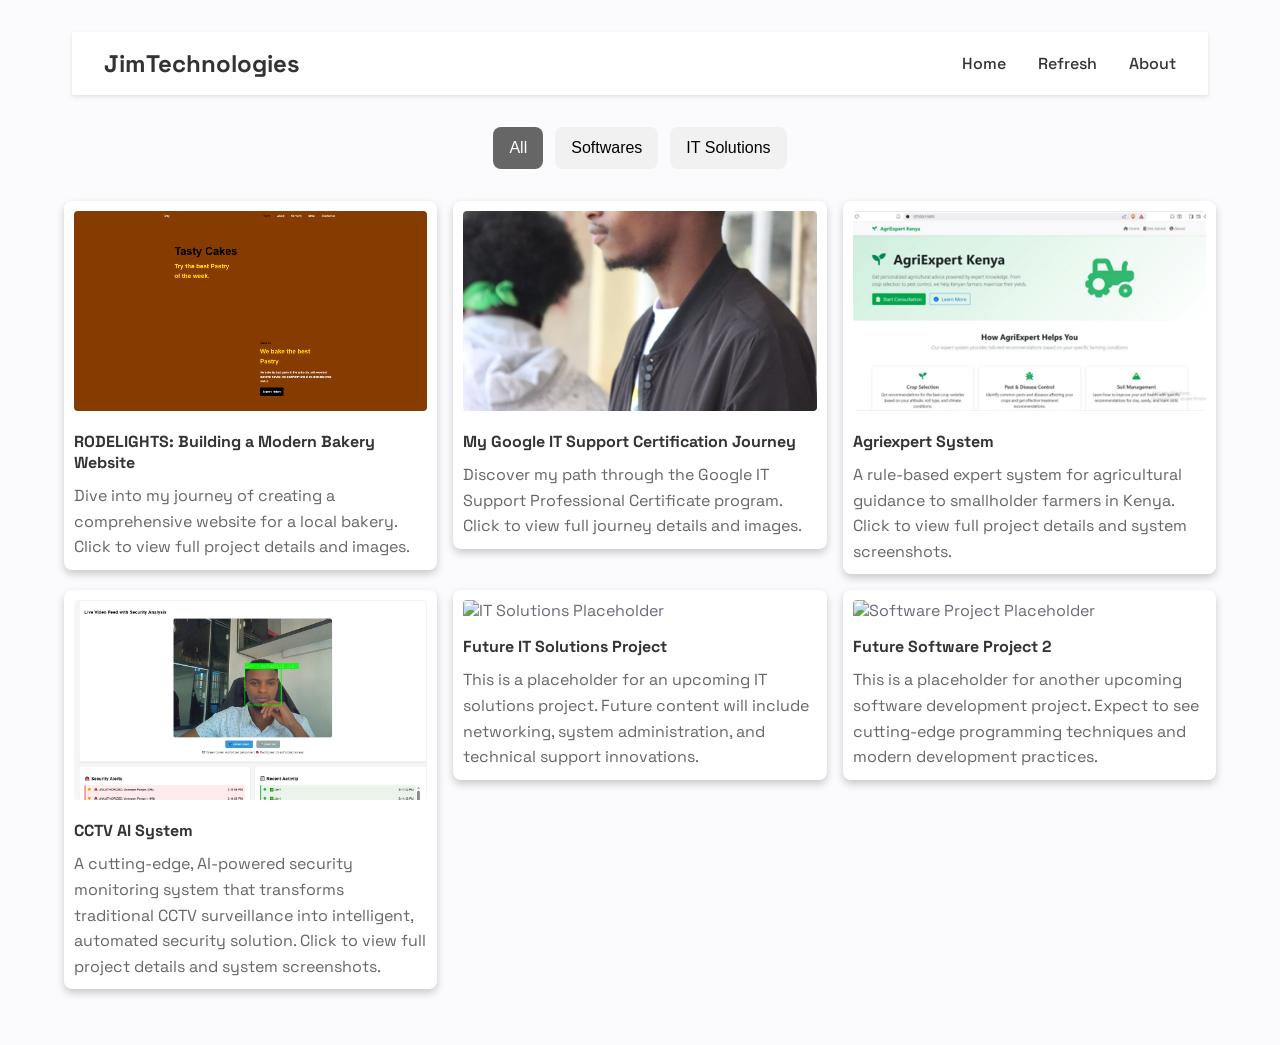
==== Blog.html @ 214d0598 "update" ====
<!DOCTYPE html>
<html lang="en" dir="ltr">
<head>
    <meta charset="utf-8">
    <meta charset="utf-8" name="viewport" content="width=device-width, initial-scale=1.0">
    <link rel="stylesheet" href="https://unicons.iconscout.com/release/v4.0.0/css/line.css">
    <link rel="stylesheet" href="style.css">
    <title>Blog - Jim Technologies</title>
    <style>
        /* Portfolio gallery grid styles */
        .main {
            max-width: 1200px;
            margin: 0 auto;
            padding: 2rem;
        }
        
        #myBtnContainer {
            text-align: center;
            margin: 2rem 0;
        }
        
        .btn {
            border: none;
            outline: none;
            padding: 12px 16px;
            background-color: #f1f1f1;
            cursor: pointer;
            margin: 0 4px;
            border-radius: 8px;
            font-size: 16px;
            transition: 0.3s;
        }
        
        .btn:hover {
            background-color: #ddd;
        }
        
        .btn.active {
            background-color: #666;
            color: white;
        }
        
        .row {
            margin: 8px -16px;
        }
        
        .column {
            float: left;
            width: 33.33%;
            display: none;
            padding: 0 8px;
        }
        
        .row:after {
            content: "";
            display: table;
            clear: both;
        }
        
        .content {
            background-color: white;
            padding: 10px;
            border-radius: 8px;
            box-shadow: 0 4px 8px 0 rgba(0,0,0,0.2);
            margin-bottom: 16px;
            transition: all 0.3s ease;
            transform: scale(1);
        }
        
        .content:hover {
            box-shadow: 0 8px 16px 0 rgba(0,0,0,0.2);
            transform: scale(1.05);
            cursor: pointer;
        }
        
        .content img {
            width: 100%;
            height: 200px;
            object-fit: cover;
            border-radius: 4px;
        }
        
        /* Modal styles */
        .modal {
            display: none;
            position: fixed;
            z-index: 1000;
            left: 0;
            top: 0;
            width: 100%;
            height: 100%;
            background-color: rgba(0, 0, 0, 0.8);
            overflow-y: auto;
        }
        
        .modal-content {
            background-color: white;
            margin: 2% auto;
            padding: 20px;
            border-radius: 10px;
            width: 90%;
            max-width: 800px;
            position: relative;
            animation: modalSlideIn 0.3s ease;
        }
        
        @keyframes modalSlideIn {
            from { opacity: 0; transform: translateY(-50px); }
            to { opacity: 1; transform: translateY(0); }
        }
        
        .modal-close {
            color: #aaa;
            float: right;
            font-size: 28px;
            font-weight: bold;
            cursor: pointer;
            position: absolute;
            right: 15px;
            top: 10px;
        }
        
        .modal-close:hover {
            color: #000;
        }
        
        .modal-images {
            display: grid;
            grid-template-columns: repeat(auto-fit, minmax(250px, 1fr));
            gap: 15px;
            margin: 20px 0;
        }
        
        .modal-image {
            width: 100%;
            height: 200px;
            object-fit: cover;
            border-radius: 8px;
            cursor: pointer;
            transition: transform 0.3s ease;
        }
        
        .modal-image:hover {
            transform: scale(1.05);
        }
        
        .modal-title {
            color: #333;
            margin: 0 0 15px 0;
            font-size: 24px;
        }
        
        .modal-meta {
            color: #666;
            font-size: 14px;
            margin-bottom: 20px;
        }
        
        .modal-content-text {
            line-height: 1.6;
            color: #555;
        }
        
        .modal-content-text h3 {
            color: #333;
            margin: 20px 0 10px 0;
        }
        
        .clickable-card {
            cursor: pointer;
        }
        
        .clickable-card:hover {
            box-shadow: 0 8px 16px 0 rgba(0,0,0,0.2);
            transform: scale(1.02);
        }
        
        .content h4 {
            margin: 15px 0 10px 0;
            color: #333;
        }
        
        .content p {
            color: #666;
            line-height: 1.6;
        }
        
        .show {
            display: block;
        }
        
        /* Header styles */
        header {
            display: flex;
            justify-content: space-between;
            align-items: center;
            padding: 1rem 2rem;
            background-color: #fff;
            box-shadow: 0 2px 4px rgba(0,0,0,0.1);
            margin-bottom: 2rem;
        }
        
        #brand {
            font-size: 1.5rem;
            font-weight: bold;
        }
        
        #brand a {
            text-decoration: none;
            color: #333;
        }
        
        nav ul {
            list-style: none;
            display: flex;
            gap: 2rem;
            margin: 0;
            padding: 0;
        }
        
        nav a {
            text-decoration: none;
            color: #333;
            font-weight: 500;
            transition: color 0.3s;
        }
        
        nav a:hover {
            color: #007bff;
        }
        
        #hamburger-icon {
            display: none;
            flex-direction: column;
            cursor: pointer;
        }
        
        .mobile-menu {
            display: none;
        }
        
        /* Responsive */
        @media screen and (max-width: 768px) {
            .column {
                width: 50%;
            }
            
            nav ul {
                display: none;
            }
            
            #hamburger-icon {
                display: flex;
            }
        }
        
        @media screen and (max-width: 480px) {
            .column {
                width: 100%;
            }
        }
    </style>
</head>
<body>
    <!-- MAIN (Center website) -->
    <div class="main"> 
        <header>
            <div id="brand"><a href="index.html">JimTechnologies <i class="uil uil-circuit"></i></a></div>
            <nav>
                <ul>
                    <li><a href="index.html">Home</a></li>
                    <li><a href="#" onclick="location.reload()">Refresh</a></li>
                    <li><a href="index.html#about">About</a></li>
                </ul>
            </nav>
            
            <div id="hamburger-icon" onclick="toggleMobileMenu(this)">
                <div class="bar1"></div>
                <div class="bar2"></div>
                <div class="bar3"></div>
            </div>

            <ul class="mobile-menu">
                <li><a href="index.html">Home</a></li>
                <li><a href="#" onclick="location.reload()">Refresh</a></li>
                <li><a href="index.html#about">About</a></li>
            </ul>
        </header>

        <!-- Filter buttons -->
        <div id="myBtnContainer">
            <button class="btn active" onclick="filterSelection('all')">All</button>
            <button class="btn" onclick="filterSelection('softwares')">Softwares</button>
            <button class="btn" onclick="filterSelection('it-solutions')">IT Solutions</button>
        </div>
        
        <!-- Portfolio Gallery Grid -->
        <div class="row">
            <div class="column softwares">
                <div class="content clickable-card" onclick="openModal('modal1')">
                    <img src="portfolio work.png" alt="RODELIGHTS Bakery Website" style="width:100%">
                    <h4>RODELIGHTS: Building a Modern Bakery Website</h4>
                    <p>Dive into my journey of creating a comprehensive website for a local bakery. Click to view full project details and images.</p>
                </div>
            </div>

            <div class="column it-solutions">
                <div class="content clickable-card" onclick="openModal('modal2')">
                    <img src="jimmy.jpeg" alt="IT Support Journey" style="width:100%">
                    <h4>My Google IT Support Certification Journey</h4>
                    <p>Discover my path through the Google IT Support Professional Certificate program. Click to view full journey details and images.</p>
                </div>
            </div>

            <div class="column softwares">
                <div class="content clickable-card" onclick="openModal('modal3')">
                    <img src="agriexpert1.png" alt="Expert System" style="width:100%">
                    <h4>Agriexpert System</h4>
                    <p>A rule-based expert system for agricultural guidance to smallholder farmers in Kenya. Click to view full project details and system screenshots.</p>
                </div>
            </div>

            <!-- CCTV AI System -->
            <div class="column softwares">
                <div class="content clickable-card" onclick="openModal('modal4')">
                    <img src="cctv-a-s.PNG" alt="CCTV AI System" style="width:100%">
                    <h4>CCTV AI System</h4>
                    <p>A cutting-edge, AI-powered security monitoring system that transforms traditional CCTV surveillance into intelligent, automated security solution. Click to view full project details and system screenshots.</p>
                </div>
            </div>

            <div class="column it-solutions">
                <div class="content">
                    <img src="img/placeholder2.jpg" alt="IT Solutions Placeholder" style="width:100%">
                    <h4>Future IT Solutions Project</h4>
                    <p>This is a placeholder for an upcoming IT solutions project. Future content will include networking, system administration, and technical support innovations.</p>
                </div>
            </div>

            <div class="column softwares">
                <div class="content">
                    <img src="img/placeholder3.jpg" alt="Software Project Placeholder" style="width:100%">
                    <h4>Future Software Project 2</h4>
                    <p>This is a placeholder for another upcoming software development project. Expect to see cutting-edge programming techniques and modern development practices.</p>
                </div>
            </div>
        </div>

    <!-- END MAIN-->
    </div>

    <!-- Modals -->
    <!-- Modal 1: RODELIGHTS -->
    <div id="modal1" class="modal">
        <div class="modal-content">
            <span class="modal-close" onclick="closeModal('modal1')">&times;</span>
            <h2 class="modal-title">RODELIGHTS: Building a Modern Bakery Website</h2>
            <div class="modal-meta">December 2023 • Software Development • HTML, CSS, JavaScript</div>
            
            <div class="modal-images">
                <img src="portfolio work.png" alt="RODELIGHTS Homepage" class="modal-image" onclick="viewFullImage('portfolio work.png')">
                <img src="portfolio work.png" alt="RODELIGHTS Features" class="modal-image" onclick="viewFullImage('jimmy.jpeg')">
                <img src="portfolio work.png" alt="RODELIGHTS Mobile View" class="modal-image" onclick="viewFullImage('jymoh.jpeg')">
            </div>
            
            <div class="modal-content-text">
                <h3>Project Overview</h3>
                <p>RODELIGHTS represents my first major web development project - a comprehensive website for a local bakery business. This project challenged me to apply modern web development practices while creating a user-friendly, visually appealing, and functional website that serves both customers and business needs.</p>
                
                <h3>Technologies Used</h3>
                <ul>
                    <li><strong>HTML5:</strong> Semantic markup and modern HTML features for accessibility and SEO</li>
                    <li><strong>CSS3:</strong> Advanced styling with Flexbox and Grid layouts, custom animations, and responsive design</li>
                    <li><strong>Vanilla JavaScript:</strong> Interactive elements, form validation, and dynamic content management</li>
                    <li><strong>Responsive Design:</strong> Mobile-first approach ensuring optimal viewing across all devices</li>
                </ul>
                
                <h3>Key Features</h3>
                <ul>
                    <li>Interactive product catalog with detailed descriptions and pricing</li>
                    <li>Online ordering system with cart functionality</li>
                    <li>Contact forms with JavaScript validation</li>
                    <li>Image galleries showcasing bakery products</li>
                    <li>Mobile-responsive navigation and layout</li>
                    <li>Social media integration for customer engagement</li>
                </ul>
            </div>
        </div>
    </div>

    <!-- Modal 2: IT Support -->
    <div id="modal2" class="modal">
        <div class="modal-content">
            <span class="modal-close" onclick="closeModal('modal2')">&times;</span>
            <h2 class="modal-title">My Google IT Support Certification Journey</h2>
            <div class="modal-meta">October 2022 • IT Solutions • Networking, Troubleshooting</div>
            
            <div class="modal-images">
                <img src="jimmy.jpeg" alt="IT Support Certificate" class="modal-image" onclick="viewFullImage('jimmy.jpeg')">
                <img src="cert.google.PNG" alt="Learning Process" class="modal-image" onclick="viewFullImage('cert.google.PNG')">
                <img src="linux.PNG" alt="Technical Skills" class="modal-image" onclick="viewFullImage('linux.PNG')">
            </div>
            
            <div class="modal-content-text">
                <h3>Why I Chose IT Support</h3>
                <p>My journey into IT support began with a genuine passion for helping people solve technical problems. The Google IT Support Professional Certificate program offered a structured path to develop both technical skills and the soft skills necessary for effective customer service in the technology sector.</p>
                
                <h3>Course Structure and Learning Path</h3>
                <ul>
                    <li><strong>Technical Support Fundamentals:</strong> Understanding customer service, troubleshooting methodology, and IT basics</li>
                    <li><strong>Computer Networking:</strong> TCP/IP, DNS, DHCP, and network troubleshooting techniques</li>
                    <li><strong>Operating Systems:</strong> Windows and Linux administration, file systems, and process management</li>
                    <li><strong>System Administration:</strong> Directory services, centralized management, and data backup strategies</li>
                    <li><strong>IT Security:</strong> Cybersecurity fundamentals, risk assessment, and security protocols</li>
                </ul>
                
                <h3>Real-World Applications</h3>
                <ul>
                    <li>Set up and maintain local networks for small businesses</li>
                    <li>Provide technical support to fellow students and family members</li>
                    <li>Implement security best practices in personal and academic projects</li>
                    <li>Troubleshoot complex system issues using systematic approaches</li>
                </ul>
            </div>
        </div>
    </div>

    <!-- Modal 3: Agriexpert -->
    <div id="modal3" class="modal">
        <div class="modal-content">
            <span class="modal-close" onclick="closeModal('modal3')">&times;</span>
            <h2 class="modal-title">Agriexpert System</h2>
            <div class="modal-meta">2023 • Software Development • Expert System, Agricultural Technology</div>
            
            <div class="modal-images">
                <img src="agriexpert1.png" alt="Expert System Interface" class="modal-image" onclick="viewFullImage('agriexpert1.png')">
                <img src="agriexpert 2.png" alt="Expert System Features" class="modal-image" onclick="viewFullImage('agriexpert 2.png')">
                <img src="agriexpert3.png" alt="Expert System Dashboard" class="modal-image" onclick="viewFullImage('agriexpert3.png')">
            </div>
            
            <div class="modal-content-text">
                <h3>Project Overview</h3>
                <p>Agriexpert is a rule-based expert system developed as part of a BscIT coursework group project. The system is designed to deliver sustainable and personalized agricultural guidance to smallholder farmers in Kenya, helping them make informed decisions about their farming practices.</p>
                
                <h3>Key Features</h3>
                <ul>
                    <li>Rule-based decision making for agricultural recommendations</li>
                    <li>Crop selection guidance based on soil conditions and climate</li>
                    <li>Pest and disease identification and treatment recommendations</li>
                    <li>Fertilizer and irrigation scheduling assistance</li>
                    <li>Seasonal planning and crop rotation advice</li>
                </ul>
                
                <h3>Technology Stack</h3>
                <ul>
                    <li>Expert system development framework</li>
                    <li>Knowledge base management system</li>
                    <li>User interface for farmer interactions</li>
                    <li>Database for storing agricultural knowledge and user data</li>
                </ul>
            </div>
        </div>
    </div>

    <!-- Modal 4: CCTV AI System -->
    <div id="modal4" class="modal">
        <div class="modal-content">
            <span class="modal-close" onclick="closeModal('modal4')">&times;</span>
            <h2 class="modal-title">CCTV AI System</h2>
            <div class="modal-meta">2024 • Software Development • Python, Computer Vision, AI</div>
            
            <div class="modal-images">
                <img src="cctv-a-s.PNG" alt="CCTV AI System Interface" class="modal-image" onclick="viewFullImage('cctv-a-s.PNG')">
                <img src="cctv2.PNG" alt="Face Detection Feature" class="modal-image" onclick="viewFullImage('cctv-detection.PNG')">
                <img src="cctv3.jpg" alt="Mobile Alert System" class="modal-image" onclick="viewFullImage('cctv-alerts.PNG')">
                
            
            <div class="modal-content-text">
                <h3>Project Overview</h3>
                <p>The CCTV AI System is a cutting-edge, AI-powered security monitoring solution that transforms traditional CCTV surveillance into an intelligent, automated security system. Built with Python and modern computer vision technologies, this system provides real-time face detection, personnel recognition, and instant mobile alerts for comprehensive security management.</p>
                
                <h3>Key Features</h3>
                <ul>
                    <li><strong>Real-time Face Detection:</strong> Advanced computer vision algorithms for accurate face recognition</li>
                    <li><strong>Personnel Recognition:</strong> Identify authorized and unauthorized personnel automatically</li>
                    <li><strong>Instant Mobile Alerts:</strong> Real-time notifications sent to security personnel</li>
                    <li><strong>Motion Detection:</strong> Intelligent motion sensing with false alarm reduction</li>
                    <li><strong>Multi-Camera Support:</strong> Monitor multiple camera feeds simultaneously</li>
                    <li><strong>Database Integration:</strong> Store and manage personnel records and security logs</li>
                </ul>
                
                <h3>Technology Stack</h3>
                <ul>
                    <li><strong>Python:</strong> Core programming language for system development</li>
                    <li><strong>OpenCV:</strong> Computer vision library for image processing and face detection</li>
                    <li><strong>TensorFlow/PyTorch:</strong> Machine learning frameworks for AI model training</li>
                    <li><strong>Flask/Django:</strong> Web framework for system interface and API</li>
                    <li><strong>SMS/Email APIs:</strong> Integration for instant alert notifications</li>
                </ul>
                
                <h3>Security Applications</h3>
                <ul>
                    <li>Corporate office building security monitoring</li>
                    <li>Residential compound access control</li>
                    <li>Retail store theft prevention and monitoring</li>
                    <li>Industrial facility perimeter security</li>
                    <li>Educational institution safety management</li>
                </ul>
                
                <h3>System Capabilities</h3>
                <ul>
                    <li>24/7 automated surveillance with minimal human intervention</li>
                    <li>High accuracy face recognition with low false positive rates</li>
                    <li>Scalable architecture supporting multiple locations</li>
                    <li>User-friendly web interface for security management</li>
                    <li>Comprehensive logging and reporting features</li>
                </ul>
            </div>
        </div>
    </div>

    <script>
        filterSelection("all");
        function filterSelection(c) {
            var x, i;
            x = document.getElementsByClassName("column");
            if (c == "all") c = "";
            for (i = 0; i < x.length; i++) {
                w3RemoveClass(x[i], "show");
                if (x[i].className.indexOf(c) > -1) w3AddClass(x[i], "show");
            }
        }

        function w3AddClass(element, name) {
            var i, arr1, arr2;
            arr1 = element.className.split(" ");
            arr2 = name.split(" ");
            for (i = 0; i < arr2.length; i++) {
                if (arr1.indexOf(arr2[i]) == -1) {
                    element.className += " " + arr2[i];
                }
            }
        }

        function w3RemoveClass(element, name) {
            var i, arr1, arr2;
            arr1 = element.className.split(" ");
            arr2 = name.split(" ");
            for (i = 0; i < arr2.length; i++) {
                while (arr1.indexOf(arr2[i]) > -1) {
                    arr1.splice(arr1.indexOf(arr2[i]), 1);
                }
            }
            element.className = arr1.join(" ");
        }

        // Add active class to the current button (highlight it)
        var btnContainer = document.getElementById("myBtnContainer");
        var btns = btnContainer.getElementsByClassName("btn");
        for (var i = 0; i < btns.length; i++) {
            btns[i].addEventListener("click", function() {
                var current = document.getElementsByClassName("active");
                current[0].className = current[0].className.replace(" active", "");
                this.className += " active";
            });
        }

        function toggleMobileMenu(icon) {
            icon.classList.toggle("active");
        }
        
        // Modal Functions
        function openModal(modalId) {
            document.getElementById(modalId).style.display = "block";
            document.body.style.overflow = "hidden"; // Prevent background scrolling
        }
        
        function closeModal(modalId) {
            document.getElementById(modalId).style.display = "none";
            document.body.style.overflow = "auto"; // Restore scrolling
        }
        
        function viewFullImage(imageSrc) {
            // Create full-screen image viewer
            const imageViewer = document.createElement('div');
            imageViewer.style.cssText = `
                position: fixed;
                top: 0;
                left: 0;
                width: 100%;
                height: 100%;
                background-color: rgba(0, 0, 0, 0.9);
                z-index: 2000;
                display: flex;
                justify-content: center;
                align-items: center;
                cursor: pointer;
            `;
            
            const fullImage = document.createElement('img');
            fullImage.src = imageSrc;
            fullImage.style.cssText = `
                max-width: 90%;
                max-height: 90%;
                object-fit: contain;
                border-radius: 10px;
            `;
            
            imageViewer.appendChild(fullImage);
            document.body.appendChild(imageViewer);
            
            // Close on click
            imageViewer.onclick = function() {
                document.body.removeChild(imageViewer);
            };
        }
        
        // Close modal when clicking outside of modal content
        window.onclick = function(event) {
            if (event.target.classList.contains('modal')) {
                event.target.style.display = "none";
                document.body.style.overflow = "auto";
            }
        };
        
        // Close modal with Escape key
        document.addEventListener('keydown', function(event) {
            if (event.key === 'Escape') {
                const modals = document.querySelectorAll('.modal');
                modals.forEach(modal => {
                    if (modal.style.display === 'block') {
                        modal.style.display = 'none';
                        document.body.style.overflow = 'auto';
                    }
                });
            }
        });
    </script>

    <script type="text/javascript" src="main.js"></script>
</body>
</html>
---- style.css ----
@import url('https://fonts.googleapis.com/css2?family=Space+Grotesk:wght@300;400;700&display=swap');



/*==================== VARIABLES CSS ====================*/
:root {
    --header-height: 3rem;

    /*========== Colors ==========*/
    /* Change favorite color */
    --hue-color: 240; /*black250 - blue250 - purple 230 - Pink 340*/

    /* HSL color mode */
    --first-color: hsl(var(--hue-color), 92%, 28%);
    --first-color-second: hsl(var(--hue-color), 42%, 34%);
    --first-color-alt: hsl(var(--hue-color), 57%, 53%);
    --first-color-lighter: hsl(var(--hue-color), 92%, 85%);
    --title-color: hsl(var(--hue-color), 8%, 15%);
    --text-color: hsl(var(--hue-color), 8%, 45%);
    --text-color-light: hsl(var(--hue-color), 92%, 52%);
    --input-color: hsl(var(--hue-color), 70%, 96%);
    --body-color: hsl(var(--hue-color), 60%, 99%);
    --container-color: #f1e8fc;
    --scroll-bar-color: hsl(var(--hue-color), 12%, 90%);
    --scroll-thumb-color: hsl(var(--hue-color), 12%, 80%);

    /*========== Font and typography ==========*/
    --body-font: 'Space Grotesk', sans-serif;

    /* .5rem = 8px, 1rem = 16px, 1.5rem = 24px ... */
    --big-font-size: 2rem;
    --h1-font-size: 1.5rem;
    --h2-font-size: 1.25rem;
    --h3-font-size: 1.125rem;
    --normal-font-size: .938rem;
    --small-font-size: .813rem;
    --smaller-font-size: .75rem;

    /*========== Font weight ==========*/
    --font-medium: 600;
    --font-semi-bold: 750;

    /*========== Margenes Bottom ==========*/
    /* .25rem = 4px, .5rem = 8px, .75rem = 12px ... */
    --mb-0-25: .25rem;
    --mb-0-5: .5rem;
    --mb-0-75: .75rem;
    --mb-1: 1rem;
    --mb-1-5: 1.5rem;
    --mb-2: 2rem;
    --mb-2-5: 2.5rem;
    --mb-3: 3rem;

    /*========== z index ==========*/
    --z-tooltip: 10;
    --z-fixed: 100;
    --z-modal: 1000;
}

/* Font size for large devices */
@media screen and (min-width: 968px) {
    :root {
        --big-font-size: 3rem;
        --h1-font-size: 2.25rem;
        --h2-font-size: 1.5rem;
        --h3-font-size: 1.25rem;
        --normal-font-size: 1rem;
        --small-font-size: .875rem;
        --smaller-font-size: .813rem;
    }
}

/*========== Variables Dark theme ==========*/

body.dark-theme{


  --first-color-second: hsl(var(--hue-color), 30%, 8%);
  --title-color: hsl(var(--hue-color), 8%, 95%);
  --text-color: hsl(var(--hue-color), 8%, 75%);
  --input-color: hsl(var(--hue-color), 29%, 16%);
  --body-color: hsl(var(--hue-color), 0%, 0%);
  --container-color:  hsl(var(--hue-color), 29%, 16%);

  --scroll-bar-color: hsl(var(--hue-color), 12%, 40%);
  --scroll-thumb-color: hsl(var(--hue-color), 12%, 59%);

}

.nav_btns{
  display: flex;
  align-items: center;
}
.change-theme{
  font-size: 1.25rem;
  color: var(--title-color);
  margin-right: var(--mb-1);
  cursor: pointer;
}
.change-theme:hover{
  color: var(--first-color);
}

/*========== Button Dark/Light ==========*/


/*==================== BASE ====================*/
* {
  box-sizing: border-box;
  padding: 0;
  margin: 0;
}

html {
  scroll-behavior: smooth;
}

body {
  margin: 0 0 var(--header-height) 0;
  font-family: var(--body-font);
  font-size: var(--normal-font-size);
  background-color: var(--body-color);
  color: var(--text-color);
}

h1, h2, h3, h4 {
  color: var(--title-color);
  font-weight: var(--font-semi-bold);
}

ul {
  list-style: none;
}

a {
  text-decoration: none;
}

img {
  max-width: 100%;
  height: auto;
}

/*==================== REUSABLE CSS CLASSES ====================*/
.section {
  padding: 2rem 0 4rem;
}

.section__title {
  font-size: var(--h1-font-size);
  color: var(--title-color);
}

.section__subtitle {
  display: block;
  font-size: var(--small-font-size);
  margin-bottom: var(--mb-3);
}

.section__title,
.section__subtitle {
  text-align: center;
}

.section__description {
  text-align: center;
  color: var(--text-color);
  margin-bottom: var(--mb-2-5);
  max-width: 600px;
  margin-left: auto;
  margin-right: auto;
}

.section__link {
  color: var(--first-color);
  font-weight: var(--font-medium);
  transition: color 0.3s ease;
}

.section__link:hover {
  color: var(--first-color-alt);
}

/*==================== LAYOUT ====================*/
.container {
  max-width: 768px;
  margin-left: var(--mb-1-5);
  margin-right: var(--mb-1-5);
}

.grid {
  display: grid;
  gap: 1.5rem;
}

.header {
  width: 100%;
  position: fixed;
  bottom: 0;
  left: 0;
  z-index: var(--z-fixed);
  background-color: var(--body-color);
  border-color: black;
}

/*==================== NAV ====================*/
.nav{
  max-width: 968px;
  height: var(--header-height);
  display:flex;
  justify-content: space-between;
  align-items:center;
}
.nav_logo,
.nav_toggle{
  color: var(--title-color);
  font-weight: var(--font-medium);
}
.nav_logo:hover{
  color: var(--first-color);
}
.nav_toggle{
  font-size: 1.1rem;
  cursor: pointer;
}
.nav_toggle:hover{
  color: var(--first-color);
}
@media screen and (max-width:767px) {
.nav_menu{
  position: fixed;
  bottom: -100%;
  left: 0;
  width: 100%;
  background-color: var(--body-color);
  padding: 2rem 1.5rem 4rem;
  box-shadow: 0 -1px 4px rgba(0, 0, 0, 0.15);
  border-radius: 1.5rem 1.5rem 0 0;
  transition: .3s;
  }
}
.nav_list{
  grid-template-columns: repeat(3, 1fr);
  gap:2rem;
}
.nav_link{
  display: flex;
  flex-direction: column;
  align-items: center;
  font-size: var(--small-font-size);
  color: var(--title-color);
  font-weight: var(--font-medium);
  }
  .nav_link:hover{
    color: var(--first-color);
  }
  .nav_icon{
    font-size: 1.2rem;
  }

.nav_close{
  position: absolute;
  right: 1.3rem;
  bottom: .5rem;
  font-size: 1.5rem;
  cursor: pointer;
  color: var(--first-color);
}
.nav_close:hover{
  color: var(--first-color-alt);
}
/* show menu */
.show-menu{
  bottom: 0;
}

/* Active link */
.active-link{
color: var(--first-color);
}

/* Change background header */
.scroll-header{
  box-shadow: 0 -1px 4px rgba(0, 0, 0, 0.15);
}

/*==================== HOME ====================*/
.home__content{
  grid-template-columns: .5fr 3fr;
  padding-top: 3.5rem;
  align-items: center;
}
.home__social{
  cursor: pointer;
  display: grid;
  grid-template-columns: max-content;
  row-gap: 1rem;

}
.home__social-icon{
  font-size: 1.45rem;
  color: var(--first-color);
}

.home__social-icon:hover{
  
color: var(--first-color-alt);
}
.home__blob{
  width: 150px;
  fill:var(--first-color);
}
.home__blob-img{
width: 199px;

}
.home__data{
  grid-column: 1/3;
}
.home__title{
  font-size: var(--big-font-size);
}
.home__subtitle{
  font-size: var(--h3-font-size);
  color: var(--text-color);
  font-weight: var(--font-medium);
  margin-bottom: var(--mb-0-75);
}
.home__description{
  margin-bottom: var(--mb-2);
}
.home__scroll{
  
  background-color:var(--first-color);
  color: white;
  padding: 1rem;
  border-radius: .5rem;
  align-self: center;

  /*display: none;*/
}
.home__scroll-button{
  color: var(--first-color);
  transition: .4s;
}
.home__scroll-button:hover{
transform: translate(.25rem);
}
.home__scroll-mouse{
  font-size: 2rem;
}
.home__scroll-name{
  font-size: var(--small-font-size);
  color: var(--title-color);
  font-weight: var(--font-medium);
  margin-right: var(--mb-0-25);
}
.home__scroll-arrow{
  font-size: 1.25rem;
}
.homerbtns{
  display: inline-block;
}


/*==================== BUTTONS ====================*/
.button{
  display: inline-block;
  background-color: var(--first-color);
  color: white;
  padding: 1rem;
  border-radius: .5rem;
  font-weight: var(--font-medium);
}
.button:hover{
  background-color:  var(--first-color-alt);
}
.button__icon{
  font-size: 1.25rem;
  margin-left: var(--mb-0-5);
  transition: .3s;

}
.button--white{
  background-color: white;
  color: var(--first-color);
}
.button--white:hover{
  background-color: white;
}
.button--flex{
  display:inline-flex;
  align-items: center;
  align-self: center;
  align-content: center;
  text-align: center;
}

/*==================== ABOUT ====================*/
.about__img{
  width: 250px;
  height: 500px;
  border-radius: .5rem;
  justify-self:center;
  align-self: center;

}
.about__description{
  text-align: center;
  margin-bottom: var(--mb-2-5);
}
.about__info{
  display: flex;
  justify-content: space-evenly;
  margin-bottom: var(--mb-2-5);
}
.about__info-title{
  font-size: var(--h2-font-size);
  font-weight: var(--font-semi-bold);
  color: var(--title-color);
}
.about__info-name{
  font-size: var(--smaller-font-size);
}
.about__info-title,
.about__info-name{
  display: block;
  text-align: center;
}
.about__buttons{
  display: flex;
  justify-content: center;
}
/*==================== SKILLS ====================*/

.skills__container{
  row-gap:0;
}
.skills__header{
  display: flex;
  align-items: center;
  margin-bottom: var(--mb-2-5);
  cursor: pointer;
}
.skills__icon,
.skills__arrow{
  font-size: 2rem;
  color: var(--first-color);
}
.skills__icon{
  margin-right:var(--mb-0-75);
}
.skills__title{
  font-size: var(--h3-font-size);
}
.skills__subtitle{
  font-size: var(--small-font-size);
  color: var(--text-color-light);
}
.skills__arrow{
  margin-left: auto;
  transition: 0.4s;
}
.skills__list{
  row-gap:1.5rem;
  padding-left: 2.7rem;
}


.skills__titles{
  display: flex;
  justify-content: space-between;
  margin-bottom: var(--mb-2-5);
}
.skills__name{
  font-size: var(--normal-font-size);
  font-weight: var(--font-medium);
}
.skills__bar,
.skills__percentage{
  height: 5px;
  border-radius: 0.25rem;
}
.skills__bar{
  background-color: var(--first-color-lighter);
}
.skills__percentage{
  display: block;
  background-color:var(--first-color);
}
.skills_Cs{
  width: 65%;
}
.skills__HTML_CSS_JS{
  width: 75%;
}
.skills__python{
  width: 50%;
}
.skills__googlesupport{
  width: 100%;
}
.skills__c{
  width: 80%;
}
.skills__cplusplus{
  width: 60%;
}
.skills__support{
  width: 30%;
}
.skills__solarinst{
  width: 60%;
}
.skills__Electrical{
  width: 60%;
}
.skills__linux{
  width: 80%;
}
.skills__networking{
  width: 80%;
}
.skills__close .skills__list{
  height: 0;
  overflow: hidden;
}
.skills__open .skills__list{
  height: max-content;
  margin-bottom: var(--mb-2-5);
}
.skills__open .skills__arrow{
  transform: rotate(-180deg);
}






/*==================== QUALIFICATION ====================*/
.qualification__tabs{
  display: flex;
  justify-content: space-between;
  margin-bottom: var(--mb-2);
}
.qualification__button{
  font-size: var(--h3-font-size);
  font-weight: var(--font-medium);
  cursor: pointer;
}
.qualification__button:hover{
  color: var(--first-color);
}
.qualification__icon{
  font-size: 1.8rem;
  margin-right: var(--mb-0-25);
}
.qualification__data{
  display: grid;
  grid-template-columns: 1fr max-content 1fr;
  column-gap: 1.5rem;
}
.qualification__title{
  font-size: var(--normal-font-size);
  font-weight: var(--font-medium);

}
.qualification__subtitle{
  display: inline-block;
  font-size: var(--small-font-size);
  margin-bottom: var(--mb-1);
}
.qualification__calender{
  font-size: var(--small-font-size);
  color: var(--text-color-light);
}
.qualification__rounder{
  display: inline-block;
  width: 13px;
  height: 13px;
  background-color: var(--first-color);
  border-radius: 50%
}
.qualification__line{
  display: block;
  width: 1px;
  height: 100%;
  background-color: var(--first-color);
  transform: translate(6px, -7px);
}
.qualification [data-content]{
  display: none;
}
.qualification__active[data-content]{
  display: block;
}
.qualification__button .qualification__active{
color: var(--first-color);
}

/*==================== SERVICES ====================*/


/* Active Modal */


/*==================== BLOG ====================*/
.blog__categories{
  display: flex;
  justify-content: center;
  gap: 1rem;
  margin-bottom: var(--mb-2-5);
  flex-wrap: wrap;
}

.blog__category-btn{
  display: flex;
  align-items: center;
  gap: 0.5rem;
  padding: 0.75rem 1.25rem;
  border: 2px solid var(--first-color-lighter);
  background-color: transparent;
  color: var(--text-color);
  border-radius: 2rem;
  font-size: var(--small-font-size);
  font-weight: var(--font-medium);
  cursor: pointer;
  transition: all 0.3s ease;
}

.blog__category-btn:hover,
.blog__category-active{
  background-color: var(--first-color);
  color: white;
  border-color: var(--first-color);
  transform: translateY(-2px);
}

.blog__category-btn i{
  font-size: 1.1rem;
}

.blog__container{
  gap: 2rem;
}

.blog__content,
.blog__upcoming{
  transition: all 0.3s ease;
}

.blog__content.hidden,
.blog__upcoming.hidden{
  display: none;
}

.blog__content{
  background-color: var(--container-color);
  border-radius: 1rem;
  padding: 1.5rem;
  box-shadow: 0 4px 16px rgba(0, 0, 0, 0.1);
  transition: transform 0.3s ease, box-shadow 0.3s ease;
}

.blog__content:hover{
  transform: translateY(-5px);
  box-shadow: 0 8px 24px rgba(0, 0, 0, 0.15);
}

.blog__image{
  margin-bottom: 1rem;
  border-radius: 0.75rem;
  overflow: hidden;
}

.blog__img{
  width: 100%;
  height: 200px;
  object-fit: cover;
  transition: transform 0.3s ease;
}

.blog__img:hover{
  transform: scale(1.05);
}

.blog__title{
  font-size: var(--h3-font-size);
  margin-bottom: var(--mb-1);
  color: var(--title-color);
  line-height: 1.4;
}

.blog__description{
  color: var(--text-color);
  margin-bottom: var(--mb-1-5);
  line-height: 1.6;
  text-align: justify;
}

.blog__meta{
  display: flex;
  justify-content: space-between;
  align-items: center;
  margin-bottom: var(--mb-1-5);
  font-size: var(--small-font-size);
}

.blog__date{
  color: var(--text-color-light);
}

.blog__category{
  background-color: var(--first-color);
  color: white;
  padding: 0.25rem 0.75rem;
  border-radius: 1rem;
  font-size: var(--smaller-font-size);
  font-weight: var(--font-medium);
}

.blog__button:hover .button__icon{
  transform: translateX(.25rem);
}

.blog__more{
  text-align: center;
  margin-top: var(--mb-2-5);
}

.blog__upcoming{
  margin-top: var(--mb-3);
  padding: 2rem;
  background: linear-gradient(135deg, var(--first-color-lighter) 0%, var(--container-color) 100%);
  border-radius: 1rem;
  border: 1px solid var(--first-color-alt);
}

.blog__upcoming-title{
  font-size: var(--h2-font-size);
  color: var(--title-color);
  text-align: center;
  margin-bottom: var(--mb-2);
}

.blog__upcoming-container{
  display: grid;
  gap: 1.5rem;
}

.blog__upcoming-item{
  display: flex;
  align-items: flex-start;
  gap: 1rem;
  padding: 1.5rem;
  background-color: var(--body-color);
  border-radius: 0.75rem;
  box-shadow: 0 2px 8px rgba(0, 0, 0, 0.1);
  transition: transform 0.3s ease, box-shadow 0.3s ease;
}

.blog__upcoming-item:hover{
  transform: translateY(-2px);
  box-shadow: 0 4px 16px rgba(0, 0, 0, 0.15);
}

.blog__upcoming-icon{
  display: flex;
  align-items: center;
  justify-content: center;
  width: 50px;
  height: 50px;
  background-color: var(--first-color);
  color: white;
  border-radius: 50%;
  font-size: 1.5rem;
  flex-shrink: 0;
}

.blog__upcoming-data{
  flex: 1;
}

.blog__upcoming-project{
  font-size: var(--h3-font-size);
  color: var(--title-color);
  margin-bottom: var(--mb-0-5);
}

.blog__upcoming-description{
  color: var(--text-color);
  margin-bottom: var(--mb-0-75);
  line-height: 1.6;
}

.blog__upcoming-status{
  font-size: var(--small-font-size);
  color: var(--first-color);
  font-weight: var(--font-medium);
  padding: 0.25rem 0.75rem;
  background-color: var(--first-color-lighter);
  border-radius: 1rem;
  display: inline-block;
}

/*==================== PORTFOLIO ====================*/
.portfolio__container{
  overflow: initial;
}
.portfolio__content{
  padding: 0 1.5rem;
}
.portfolio__img{
  width: 265px;
  border-radius: .5rem;
  justify-self:centre;
}
.portfolio__title{
  font-size: var(--h3-font-size);
  margin-bottom: var(--mb-0-5)
}
.portfolio__description{
  margin-bottom: var(--mb-0-75);
}
.portfolio__button:hover .button__icon{
  transform: translateX(.25rem);
}
.portfolio__buttons{
  display: flex;
  gap: 0.5rem;
  flex-wrap: wrap;
}
.portfolio__buttons .button{
  flex: 1;
  min-width: 120px;
}
.swiper-button-prev::after,
.swiper-button-next::after{
  content: '';
}
.swiper-portfolio-icon{
  font-size: 2rem;
  color: var(--first-color);
}
.swiper-button-prev{
  left: -.5rem;
}
.swiper-button-next{
  right:-.5rem;
}
.swiper-container-horizontal > .swiper-pagination-bullets{
  bottom: -2.5rem;
}
.swiper-pagination-bullet-active{
  background-color:  var(--first-color);
}
.swiper-button-prev,
.swiper-button-next,
.swiper-pagination-bullet{
  outline: none;
}

/*==================== PROJECT IN MIND ====================*/
.project{
  text-align: center;
}
.project__bg{
  background-color: var(--first-color-second);
  padding-top: 3rem;
  border-radius: .5rem;
  }
  .project__title{
    font-size: var(--h2-font-size);
    margin-bottom: var(--mb-0-75);
  }
  .project__description{
    margin-bottom: var(--mb-1-5);
  }
  .project__title,
  .project__description{
    color: white;
  }
  .Project__img{
    width: 100%;
    justify-self:center;
    justify-content: center;
    border-radius: .5rem;
    padding-bottom: .5rem;
  opacity: .8;
  }
  .Project__img:hover{
    opacity: .6;
  }



/*==================== TESTIMONIAL ====================*/


/*==================== CONTACT ME ====================*/
.contact__container{
  row-gap: 3rem;
}
.contact__information{
  display: flex;
  margin-bottom: var(--mb-2);
}
.contact__icon{
  font-size: 2rem;
  color: var(--first-color);
  margin-right: var(--mb-0-75);
}
.contact__title{
  font-size: var(--h3-font-size);
  font-weight: var(--font-medium)
}
.contact__subtitle{
  font-size: var(--small-font-size);
  color: var(--text-color-light);
}

.contacts__content{
  background-color: var(--input-color);
  border-radius: .5rem;
  padding: .75rem 1rem .25rem;
}
.contact__label{
font-size: var(--small-font-size);
color: var(--title-color);

}
.contact__input{
  width: 100%;
  background-color: var(--input-color);
  color: var(--text-color);
  font-family: var(--body-font);
  font-size: var(--normal-font-size);
  border: none;
  outline: none;
  padding: .25rem .5rem .5rem 0;
}
/*==================== FOOTER ====================*/
.footer{
  padding-top: 2rem;
}
.footer__container{
  row-gap: 3.5rem;
}
.footer__bg{
  background-color: var(--first-color-second);
  padding: 2rem 0 3rem;
}
.footer__title{
  font-size: var(--h1-font-size);
  margin-bottom: var(--mb-0-25);
}
.footer__subtitle{
  font-size: var(--small-font-size);
}
.footer__links{
  display: flex;
  flex-direction: column;
  row-gap:1.5rem;
  font-size: 1rem;
}
.footer__link:hover{
  color: var(--first-color-lighter);
}
.footer__social{
  font-size: 1.25rem;
  margin-right: var(--mb-1-5);
}
.footer__social:hover{
  color: var(--first-color-lighter);
  font-size: 1.5rem;
}
.footer__copy{
  font-size: var(--small-font-size);
  text-align: center;
  color: var(--text-color-light);
  margin-top: var(--mb-3);
}
.footer__title,
.footer__subtitle,
.footer__link,
.footer__social{
  color: white;
}

/*========== SCROLL UP ==========*/
.scrollup{
  position: fixed;
  right: 1rem;
  bottom: -20%;
  background-color: var(--first-color);
  opacity: .8;
  padding: 0 .3rem;
  border-radius: .4rem;
  z-index: var(--z-tooltip);
  transition: .4s;

}
.scrollup:hover{
  background-color: var(--first-color-alt);
}
.scrollup__icon{
  font-size: 1.5rem;
  color: white;
}


/* Show scroll */
.show-scroll{
  bottom: 5rem;
}

/*========== SCROLL BAR ==========*/
::-webkit-scrollbar{
  width: .60rem;
  background-color: var(--scroll-bar-color);
  border-radius: .5rem;
}
::-webkit-scrollbar-thumb{
  background-color: var(--scroll-thumb-color);
  border-radius: .5rem;
}
::-webkit-scrollbar-thumb:hover{
  background-color: var(--text-color-light);
  border-radius: .5rem;
}

/*==================== MEDIA QUERIES ====================*/
/* For small devices */
@media screen and (max-width: 350px) {
  .container{
    margin-left: var(--mb-1);
    margin-right: var(--mb-1);
  }
  .nav_menu{
    padding: 2rem .25rem 4rem;
  }
  .nav_list{
column-gap: 0;
  }
  .home__content{
    grid-template-columns: .25fr 3fr;
  }
  .home__blob{
    width: 180px;
  }
  .skills__title{
    font-size: var(--normal-font-size);
  }
  .qualification__data{
    gap:.5rem;
  }
  .Project__img{
    width: 200px;

  }

}

/* For medium devices */
@media screen and (min-width: 568px){
  .home__content{
    grid-template-columns: max-content 1fr 1fr;
  }
  .home__data{
    grid-column: initial;
  }

    .home__img{
      order: 1;
      justify-content: center;
  }

  .about__container,
  .skills__container,
  .blog__container,
  .portfolio__content,
  .project__container,
  .contact__container,
  .footer__container{
    grid-template-columns: repeat(2, 1fr);
  }
.qualification__sections{
  display: grid;
  grid-template-columns: .6fr;
  justify-content: center;
}
}

/* For large devices */
@media screen and (min-width: 768px){
.container{
  margin-left: auto;
  margin-right: auto;
}
body{
  margin: 0;
}
.section{
  padding: 6rem 0 2rem;
}
.section__subtitle{
  margin-bottom: 4rem;
}
.header{
  top: 0;
  bottom: initial;
}
.header,
.main,
.footer__container{
  padding: 0 1rem;
}
.nav{
  height: calc(var(--header-height) + 1.5rem);
  column-gap: 1rem;
}
.nav_icon,
.nav_close,
.nav_toggle{
  display: none;
}
.nav_list{
  display: flex;
  column-gap: 2rem;
}
.nav_menu{
  margin-left: auto;
}
.change-theme{
  margin: 0;
}
.home__container{
  row-gap: 5rem;
}
.home__content{
  padding-top: 5.5rem;
  column-gap: 2rem;
}
.home__blob{
  width: 270px;
}
.home__scroll{
  display: block;
}
.home__scroll-button{
  margin-left: 3rem;
}
.about__container{
  column-gap: 5rem;

}
.about__img{
  width: 350px;
}
.about__description{
  text-align: initial;
}
.about__info{
  justify-content: space-between;
}
.about__buttons{
  justify-content: initial;
}
.qualification__tabs{
  justify-content: center;
}
.qualification__button{
  margin: 0 var(--mb-1);
}
.qualification__sections{
  grid-template-columns: .5fr;
}
.portfolio__img{
  width: 320px;
}
.blog__container{
    grid-template-columns: repeat(3, 1fr);
    gap: 2.5rem;
  }
  .portfolio__content{
    align-items: center;
  }
.project{
  text-align: initial;
}
.project__bg{
  background: var(--first-color-second);
}
.project__container{
  background-color: rgba(0, 0, 0, 0.1);
  border-radius: 1rem;
  padding: 3rem 2.5rem 0;

  grid-template-columns: 1fr max-content;
  column-gap: 3rem;
}
.project__data{
  padding-top: .8rem;
}
.footer__container{
  grid-template-columns: repeat(3,1fr);
}
.footer__bg{
  padding: 3rem 0 3.5rem;
}
.footer__links{
  flex-direction: row;
  column-gap: 2rem;
}
.footer__social{
  justify-self: flex-end;
}
.footer__copy{
  margin-top: 4.5rem;
}

}

@media screen and (min-width: 1024px){
  .header,
  .main,
  .footer__container{
    padding: 0;
  }
  .home__blob{
    width: 320px;
  }
  .home__social{
    transform: translateX(-6rem);
    flex-direction: row;
  }
  .portfolio__content{
    column-gap: 5rem;
  }
  .swiper-portfolio-icon{
    font-size: 3.5rem;
  }
  .swiper-button-prev{
    left: -3.5rem;
  }
  .swiper-button-next{
    right: -3.5rem;
  }
  .swiper-container-horizontal > .swiper-pagination-bullets{
    bottom: -5rem;
  }
  .contact__form{
    width: 460px;
  }
  .contacts__inputs{
    grid-template-columns: repeat(2,1fr);
  }


}
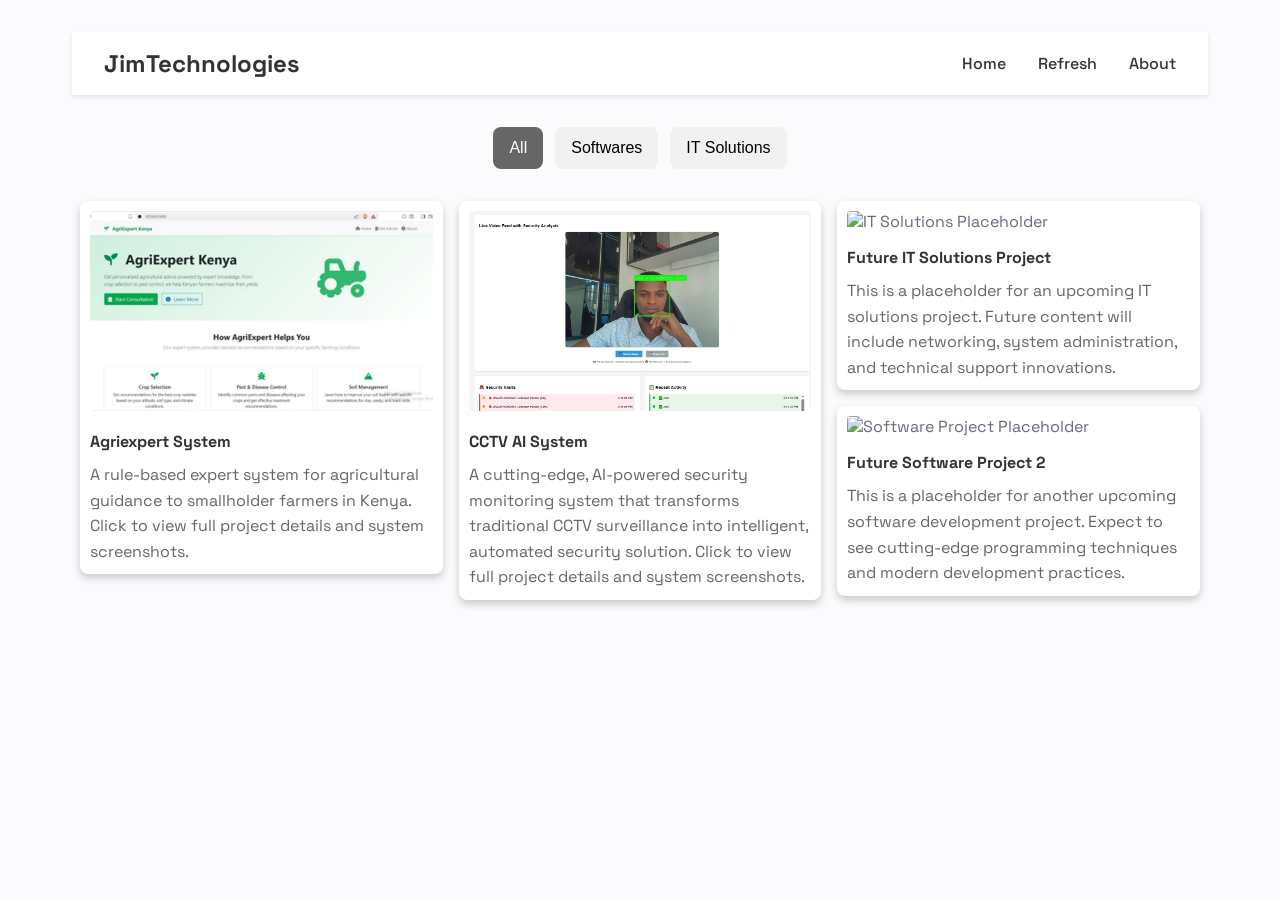
==== commit 4ac018da: "update" ====
--- a/Blog.html
+++ b/Blog.html
@@ -295,22 +295,7 @@
         </div>
         
         <!-- Portfolio Gallery Grid -->
-        <div class="row">
-            <div class="column softwares">
-                <div class="content clickable-card" onclick="openModal('modal1')">
-                    <img src="portfolio work.png" alt="RODELIGHTS Bakery Website" style="width:100%">
-                    <h4>RODELIGHTS: Building a Modern Bakery Website</h4>
-                    <p>Dive into my journey of creating a comprehensive website for a local bakery. Click to view full project details and images.</p>
-                </div>
-            </div>
-
-            <div class="column it-solutions">
-                <div class="content clickable-card" onclick="openModal('modal2')">
-                    <img src="jimmy.jpeg" alt="IT Support Journey" style="width:100%">
-                    <h4>My Google IT Support Certification Journey</h4>
-                    <p>Discover my path through the Google IT Support Professional Certificate program. Click to view full journey details and images.</p>
-                </div>
-            </div>
+        
 
             <div class="column softwares">
                 <div class="content clickable-card" onclick="openModal('modal3')">
@@ -349,83 +334,7 @@
     <!-- END MAIN-->
     </div>
 
-    <!-- Modals -->
-    <!-- Modal 1: RODELIGHTS -->
-    <div id="modal1" class="modal">
-        <div class="modal-content">
-            <span class="modal-close" onclick="closeModal('modal1')">&times;</span>
-            <h2 class="modal-title">RODELIGHTS: Building a Modern Bakery Website</h2>
-            <div class="modal-meta">December 2023 • Software Development • HTML, CSS, JavaScript</div>
-            
-            <div class="modal-images">
-                <img src="portfolio work.png" alt="RODELIGHTS Homepage" class="modal-image" onclick="viewFullImage('portfolio work.png')">
-                <img src="portfolio work.png" alt="RODELIGHTS Features" class="modal-image" onclick="viewFullImage('jimmy.jpeg')">
-                <img src="portfolio work.png" alt="RODELIGHTS Mobile View" class="modal-image" onclick="viewFullImage('jymoh.jpeg')">
-            </div>
-            
-            <div class="modal-content-text">
-                <h3>Project Overview</h3>
-                <p>RODELIGHTS represents my first major web development project - a comprehensive website for a local bakery business. This project challenged me to apply modern web development practices while creating a user-friendly, visually appealing, and functional website that serves both customers and business needs.</p>
-                
-                <h3>Technologies Used</h3>
-                <ul>
-                    <li><strong>HTML5:</strong> Semantic markup and modern HTML features for accessibility and SEO</li>
-                    <li><strong>CSS3:</strong> Advanced styling with Flexbox and Grid layouts, custom animations, and responsive design</li>
-                    <li><strong>Vanilla JavaScript:</strong> Interactive elements, form validation, and dynamic content management</li>
-                    <li><strong>Responsive Design:</strong> Mobile-first approach ensuring optimal viewing across all devices</li>
-                </ul>
-                
-                <h3>Key Features</h3>
-                <ul>
-                    <li>Interactive product catalog with detailed descriptions and pricing</li>
-                    <li>Online ordering system with cart functionality</li>
-                    <li>Contact forms with JavaScript validation</li>
-                    <li>Image galleries showcasing bakery products</li>
-                    <li>Mobile-responsive navigation and layout</li>
-                    <li>Social media integration for customer engagement</li>
-                </ul>
-            </div>
-        </div>
-    </div>
-
-    <!-- Modal 2: IT Support -->
-    <div id="modal2" class="modal">
-        <div class="modal-content">
-            <span class="modal-close" onclick="closeModal('modal2')">&times;</span>
-            <h2 class="modal-title">My Google IT Support Certification Journey</h2>
-            <div class="modal-meta">October 2022 • IT Solutions • Networking, Troubleshooting</div>
-            
-            <div class="modal-images">
-                <img src="jimmy.jpeg" alt="IT Support Certificate" class="modal-image" onclick="viewFullImage('jimmy.jpeg')">
-                <img src="cert.google.PNG" alt="Learning Process" class="modal-image" onclick="viewFullImage('cert.google.PNG')">
-                <img src="linux.PNG" alt="Technical Skills" class="modal-image" onclick="viewFullImage('linux.PNG')">
-            </div>
-            
-            <div class="modal-content-text">
-                <h3>Why I Chose IT Support</h3>
-                <p>My journey into IT support began with a genuine passion for helping people solve technical problems. The Google IT Support Professional Certificate program offered a structured path to develop both technical skills and the soft skills necessary for effective customer service in the technology sector.</p>
-                
-                <h3>Course Structure and Learning Path</h3>
-                <ul>
-                    <li><strong>Technical Support Fundamentals:</strong> Understanding customer service, troubleshooting methodology, and IT basics</li>
-                    <li><strong>Computer Networking:</strong> TCP/IP, DNS, DHCP, and network troubleshooting techniques</li>
-                    <li><strong>Operating Systems:</strong> Windows and Linux administration, file systems, and process management</li>
-                    <li><strong>System Administration:</strong> Directory services, centralized management, and data backup strategies</li>
-                    <li><strong>IT Security:</strong> Cybersecurity fundamentals, risk assessment, and security protocols</li>
-                </ul>
-                
-                <h3>Real-World Applications</h3>
-                <ul>
-                    <li>Set up and maintain local networks for small businesses</li>
-                    <li>Provide technical support to fellow students and family members</li>
-                    <li>Implement security best practices in personal and academic projects</li>
-                    <li>Troubleshoot complex system issues using systematic approaches</li>
-                </ul>
-            </div>
-        </div>
-    </div>
-
-    <!-- Modal 3: Agriexpert -->
+    <!-- Modal 1: Agriexpert -->
     <div id="modal3" class="modal">
         <div class="modal-content">
             <span class="modal-close" onclick="closeModal('modal3')">&times;</span>
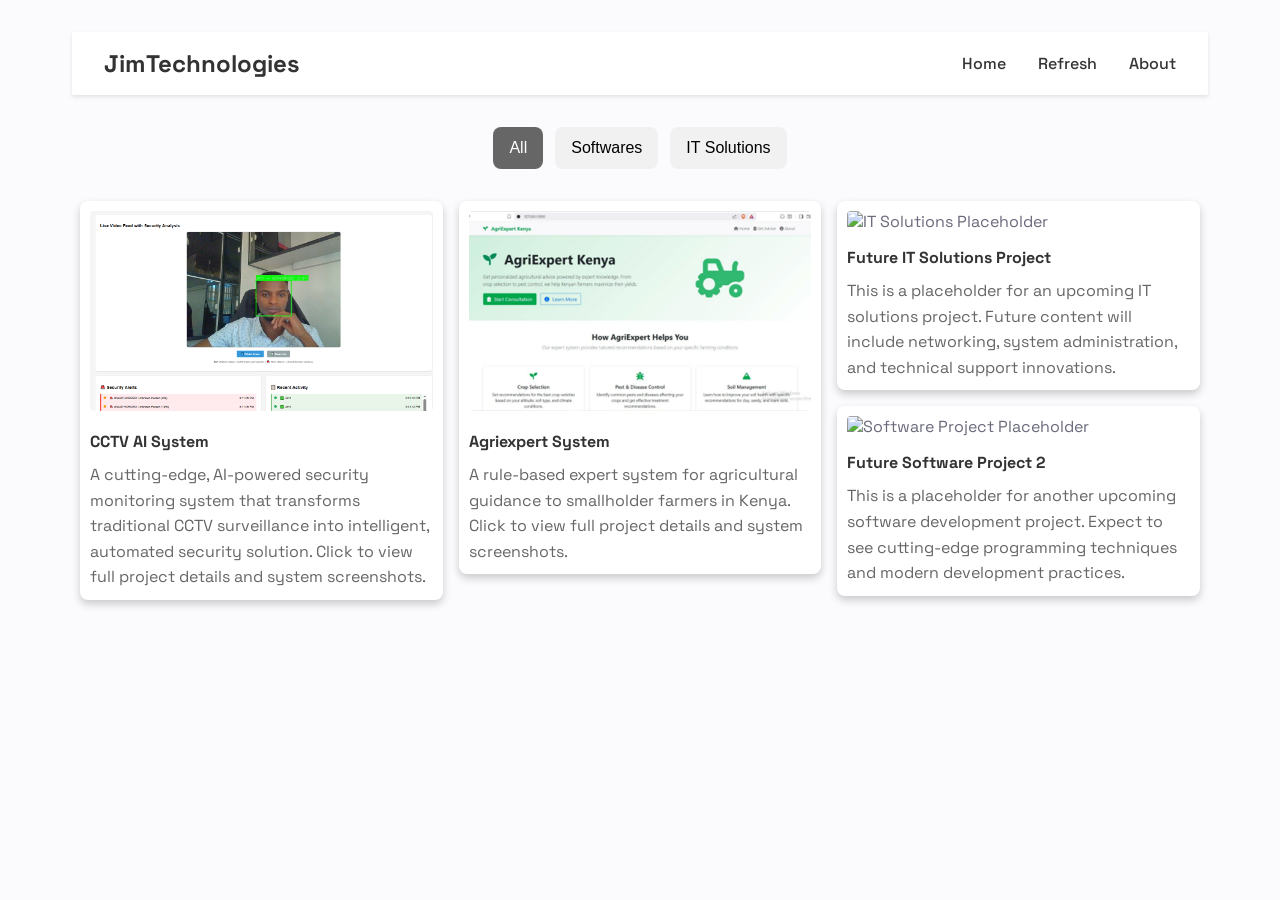
==== commit 625d1dfc: "change" ====
--- a/Blog.html
+++ b/Blog.html
@@ -295,7 +295,16 @@
         </div>
         
         <!-- Portfolio Gallery Grid -->
-        
+
+        <!-- CCTV AI System -->
+            <div class="column softwares">
+                <div class="content clickable-card" onclick="openModal('modal4')">
+                    <img src="cctv-a-s.PNG" alt="CCTV AI System" style="width:100%">
+                    <h4>CCTV AI System</h4>
+                    <p>A cutting-edge, AI-powered security monitoring system that transforms traditional CCTV surveillance into intelligent, automated security solution. Click to view full project details and system screenshots.</p>
+                </div>
+            </div>
+
 
             <div class="column softwares">
                 <div class="content clickable-card" onclick="openModal('modal3')">
@@ -305,15 +314,7 @@
                 </div>
             </div>
 
-            <!-- CCTV AI System -->
-            <div class="column softwares">
-                <div class="content clickable-card" onclick="openModal('modal4')">
-                    <img src="cctv-a-s.PNG" alt="CCTV AI System" style="width:100%">
-                    <h4>CCTV AI System</h4>
-                    <p>A cutting-edge, AI-powered security monitoring system that transforms traditional CCTV surveillance into intelligent, automated security solution. Click to view full project details and system screenshots.</p>
-                </div>
-            </div>
-
+            
             <div class="column it-solutions">
                 <div class="content">
                     <img src="img/placeholder2.jpg" alt="IT Solutions Placeholder" style="width:100%">
@@ -333,6 +334,63 @@
 
     <!-- END MAIN-->
     </div>
+    <!-- Modal 4: CCTV AI System -->
+    <div id="modal4" class="modal">
+        <div class="modal-content">
+            <span class="modal-close" onclick="closeModal('modal4')">&times;</span>
+            <h2 class="modal-title">CCTV AI System</h2>
+            <div class="modal-meta">2024 • Software Development • Python, Computer Vision, AI</div>
+            
+            <div class="modal-images">
+                <img src="cctv-a-s.PNG" alt="CCTV AI System Interface" class="modal-image" onclick="viewFullImage('cctv-a-s.PNG')">
+                <img src="cctv2.PNG" alt="Face Detection Feature" class="modal-image" onclick="viewFullImage('cctv-detection.PNG')">
+                <img src="cctv3.jpg" alt="Mobile Alert System" class="modal-image" onclick="viewFullImage('cctv-alerts.PNG')">
+                
+            
+            <div class="modal-content-text">
+                <h3>Project Overview</h3>
+                <p>The CCTV AI System is a cutting-edge, AI-powered security monitoring solution that transforms traditional CCTV surveillance into an intelligent, automated security system. Built with Python and modern computer vision technologies, this system provides real-time face detection, personnel recognition, and instant mobile alerts for comprehensive security management.</p>
+                
+                <h3>Key Features</h3>
+                <ul>
+                    <li><strong>Real-time Face Detection:</strong> Advanced computer vision algorithms for accurate face recognition</li>
+                    <li><strong>Personnel Recognition:</strong> Identify authorized and unauthorized personnel automatically</li>
+                    <li><strong>Instant Mobile Alerts:</strong> Real-time notifications sent to security personnel</li>
+                    <li><strong>Motion Detection:</strong> Intelligent motion sensing with false alarm reduction</li>
+                    <li><strong>Multi-Camera Support:</strong> Monitor multiple camera feeds simultaneously</li>
+                    <li><strong>Database Integration:</strong> Store and manage personnel records and security logs</li>
+                </ul>
+                
+                <h3>Technology Stack</h3>
+                <ul>
+                    <li><strong>Python:</strong> Core programming language for system development</li>
+                    <li><strong>OpenCV:</strong> Computer vision library for image processing and face detection</li>
+                    <li><strong>TensorFlow/PyTorch:</strong> Machine learning frameworks for AI model training</li>
+                    <li><strong>Flask/Django:</strong> Web framework for system interface and API</li>
+                    <li><strong>SMS/Email APIs:</strong> Integration for instant alert notifications</li>
+                </ul>
+                
+                <h3>Security Applications</h3>
+                <ul>
+                    <li>Corporate office building security monitoring</li>
+                    <li>Residential compound access control</li>
+                    <li>Retail store theft prevention and monitoring</li>
+                    <li>Industrial facility perimeter security</li>
+                    <li>Educational institution safety management</li>
+                </ul>
+                
+                <h3>System Capabilities</h3>
+                <ul>
+                    <li>24/7 automated surveillance with minimal human intervention</li>
+                    <li>High accuracy face recognition with low false positive rates</li>
+                    <li>Scalable architecture supporting multiple locations</li>
+                    <li>User-friendly web interface for security management</li>
+                    <li>Comprehensive logging and reporting features</li>
+                </ul>
+            </div>
+        </div>
+    </div>
+
 
     <!-- Modal 1: Agriexpert -->
     <div id="modal3" class="modal">
@@ -371,63 +429,7 @@
         </div>
     </div>
 
-    <!-- Modal 4: CCTV AI System -->
-    <div id="modal4" class="modal">
-        <div class="modal-content">
-            <span class="modal-close" onclick="closeModal('modal4')">&times;</span>
-            <h2 class="modal-title">CCTV AI System</h2>
-            <div class="modal-meta">2024 • Software Development • Python, Computer Vision, AI</div>
-            
-            <div class="modal-images">
-                <img src="cctv-a-s.PNG" alt="CCTV AI System Interface" class="modal-image" onclick="viewFullImage('cctv-a-s.PNG')">
-                <img src="cctv2.PNG" alt="Face Detection Feature" class="modal-image" onclick="viewFullImage('cctv-detection.PNG')">
-                <img src="cctv3.jpg" alt="Mobile Alert System" class="modal-image" onclick="viewFullImage('cctv-alerts.PNG')">
-                
-            
-            <div class="modal-content-text">
-                <h3>Project Overview</h3>
-                <p>The CCTV AI System is a cutting-edge, AI-powered security monitoring solution that transforms traditional CCTV surveillance into an intelligent, automated security system. Built with Python and modern computer vision technologies, this system provides real-time face detection, personnel recognition, and instant mobile alerts for comprehensive security management.</p>
-                
-                <h3>Key Features</h3>
-                <ul>
-                    <li><strong>Real-time Face Detection:</strong> Advanced computer vision algorithms for accurate face recognition</li>
-                    <li><strong>Personnel Recognition:</strong> Identify authorized and unauthorized personnel automatically</li>
-                    <li><strong>Instant Mobile Alerts:</strong> Real-time notifications sent to security personnel</li>
-                    <li><strong>Motion Detection:</strong> Intelligent motion sensing with false alarm reduction</li>
-                    <li><strong>Multi-Camera Support:</strong> Monitor multiple camera feeds simultaneously</li>
-                    <li><strong>Database Integration:</strong> Store and manage personnel records and security logs</li>
-                </ul>
-                
-                <h3>Technology Stack</h3>
-                <ul>
-                    <li><strong>Python:</strong> Core programming language for system development</li>
-                    <li><strong>OpenCV:</strong> Computer vision library for image processing and face detection</li>
-                    <li><strong>TensorFlow/PyTorch:</strong> Machine learning frameworks for AI model training</li>
-                    <li><strong>Flask/Django:</strong> Web framework for system interface and API</li>
-                    <li><strong>SMS/Email APIs:</strong> Integration for instant alert notifications</li>
-                </ul>
-                
-                <h3>Security Applications</h3>
-                <ul>
-                    <li>Corporate office building security monitoring</li>
-                    <li>Residential compound access control</li>
-                    <li>Retail store theft prevention and monitoring</li>
-                    <li>Industrial facility perimeter security</li>
-                    <li>Educational institution safety management</li>
-                </ul>
-                
-                <h3>System Capabilities</h3>
-                <ul>
-                    <li>24/7 automated surveillance with minimal human intervention</li>
-                    <li>High accuracy face recognition with low false positive rates</li>
-                    <li>Scalable architecture supporting multiple locations</li>
-                    <li>User-friendly web interface for security management</li>
-                    <li>Comprehensive logging and reporting features</li>
-                </ul>
-            </div>
-        </div>
-    </div>
-
+    
     <script>
         filterSelection("all");
         function filterSelection(c) {
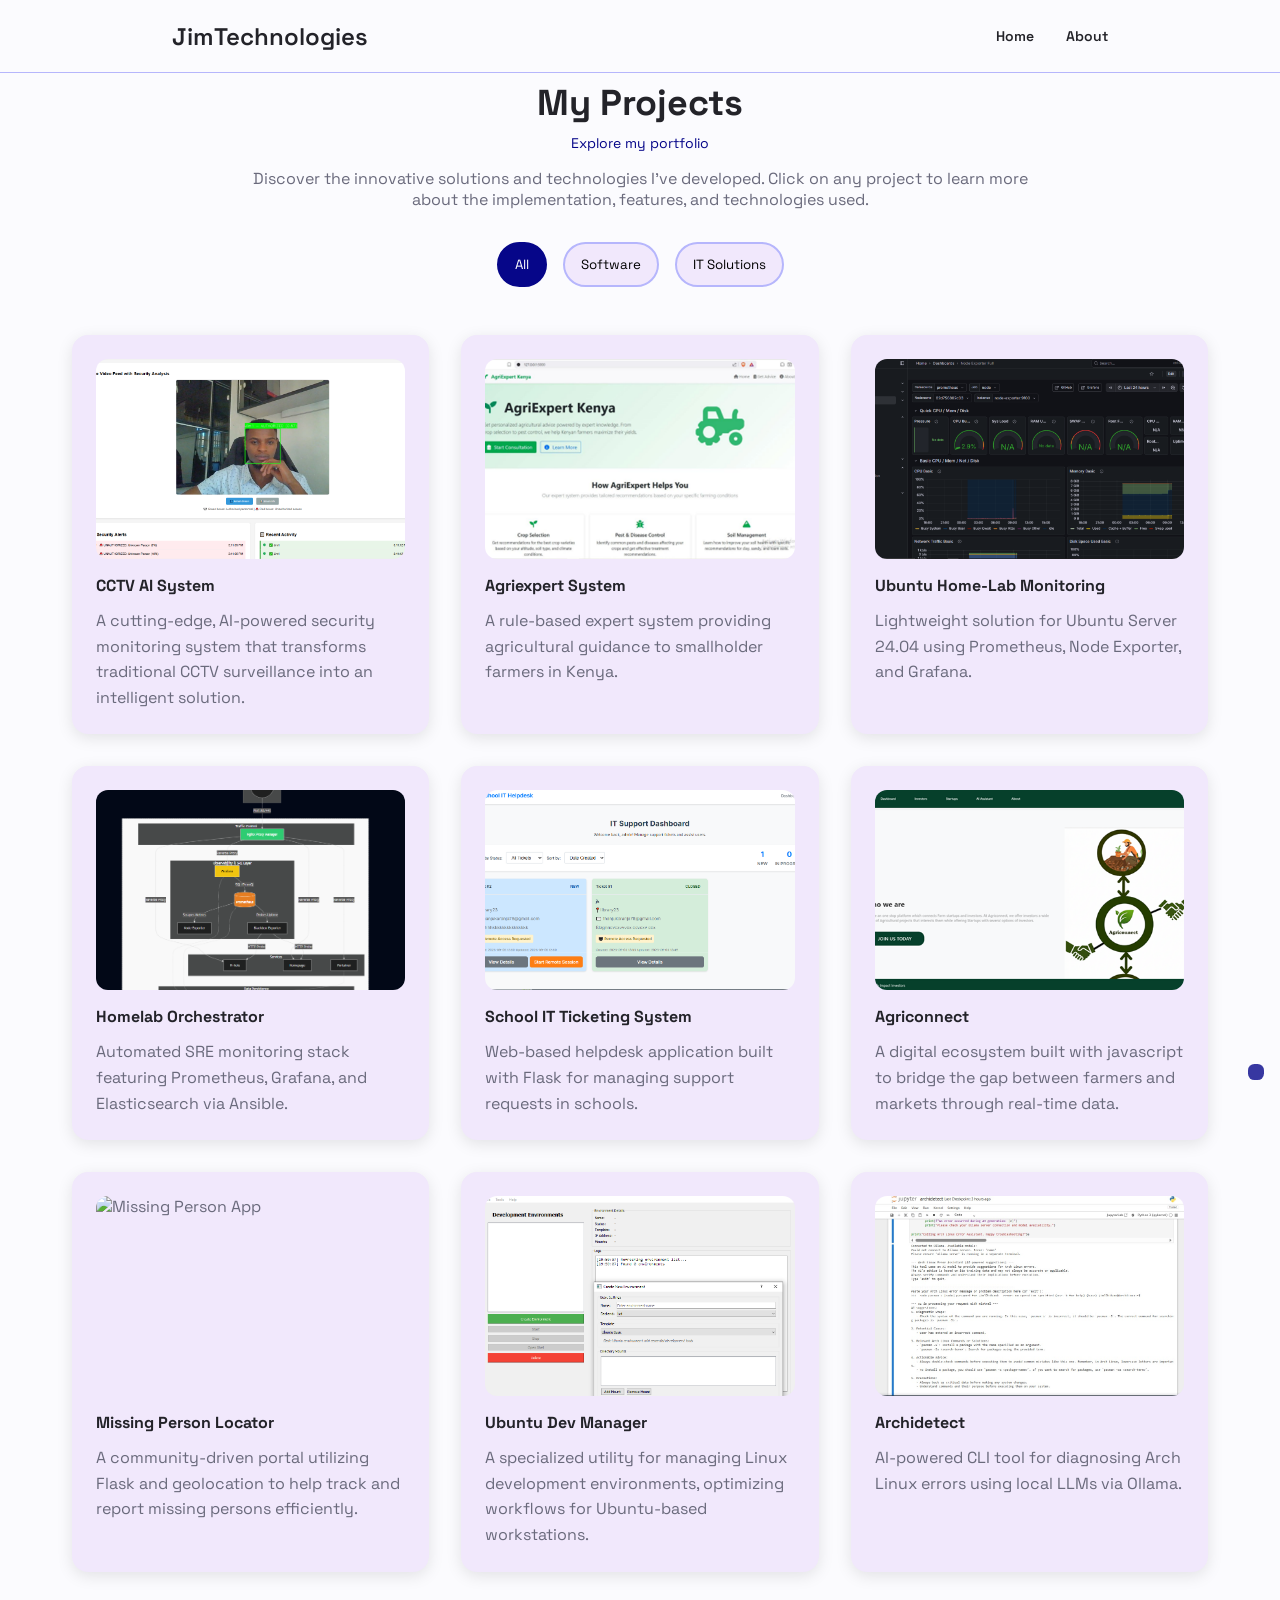
==== commit 9ccc626b: "cleanup" ====
--- a/Blog.html
+++ b/Blog.html
@@ -2,338 +2,229 @@
 <html lang="en" dir="ltr">
 <head>
     <meta charset="utf-8">
-    <meta charset="utf-8" name="viewport" content="width=device-width, initial-scale=1.0">
+    <meta name="viewport" content="width=device-width, initial-scale=1.0">
     <link rel="stylesheet" href="https://unicons.iconscout.com/release/v4.0.0/css/line.css">
     <link rel="stylesheet" href="style.css">
     <title>Blog - Jim Technologies</title>
+    <link rel="stylesheet" href="https://fonts.googleapis.com/css2?family=Space+Grotesk:wght@300;400;700&display=swap">
     <style>
-        /* Portfolio gallery grid styles */
-        .main {
-            max-width: 1200px;
-            margin: 0 auto;
-            padding: 2rem;
-        }
-        
-        #myBtnContainer {
-            text-align: center;
-            margin: 2rem 0;
-        }
-        
-        .btn {
-            border: none;
-            outline: none;
-            padding: 12px 16px;
-            background-color: #f1f1f1;
-            cursor: pointer;
-            margin: 0 4px;
-            border-radius: 8px;
-            font-size: 16px;
+        :root {
+            --hue-color: 240;
+            --first-color: hsl(var(--hue-color), 92%, 28%);
+            --first-color-second: hsl(var(--hue-color), 42%, 34%);
+            --first-color-alt: hsl(var(--hue-color), 57%, 53%);
+            --first-color-lighter: hsl(var(--hue-color), 92%, 85%);
+            --title-color: hsl(var(--hue-color), 8%, 15%);
+            --text-color: hsl(var(--hue-color), 8%, 45%);
+            --text-color-light: hsl(var(--hue-color), 92%, 52%);
+            --input-color: hsl(var(--hue-color), 70%, 96%);
+            --body-color: hsl(var(--hue-color), 60%, 99%);
+            --container-color: #f1e8fc;
+            --scroll-bar-color: hsl(var(--hue-color), 12%, 90%);
+            --scroll-thumb-color: hsl(var(--hue-color), 12%, 80%);
+            --body-font: 'Space Grotesk', sans-serif;
+            --header-height: 3rem;
+            --z-tooltip: 10;
+            --z-fixed: 100;
+            --z-modal: 1000;
+            --big-font-size: 2rem;
+            --h1-font-size: 1.5rem;
+            --h2-font-size: 1.25rem;
+            --h3-font-size: 1.125rem;
+            --normal-font-size: .938rem;
+            --small-font-size: .813rem;
+            --smaller-font-size: .75rem;
+            --font-medium: 600;
+            --font-semi-bold: 750;
+        }
+
+        @media screen and (min-width: 968px) {
+            :root {
+                --big-font-size: 3rem;
+                --h1-font-size: 2.25rem;
+                --h2-font-size: 1.5rem;
+                --h3-font-size: 1.25rem;
+                --normal-font-size: 1rem;
+                --small-font-size: .875rem;
+                --smaller-font-size: .813rem;
+            }
+        }
+
+        * { box-sizing: border-box; padding: 0; margin: 0; }
+        html { scroll-behavior: smooth; }
+        body { margin: var(--header-height) 0 0 0; font-family: var(--body-font); background-color: var(--body-color); color: var(--text-color); }
+        h1, h2, h3, h4 { color: var(--title-color); font-weight: var(--font-semi-bold); }
+        ul { list-style: none; }
+        a { text-decoration: none; }
+        img { max-width: 100%; height: auto; }
+
+        /* HEADER */
+        .header { width: 100%; position: fixed; top: 0; left: 0; z-index: var(--z-fixed); background-color: var(--body-color); border-bottom: 1px solid var(--first-color-lighter); }
+        .nav { max-width: 968px; height: calc(var(--header-height) + 1.5rem); display: flex; justify-content: space-between; align-items: center; margin: 0 auto; padding: 0 1rem; }
+        .nav_logo { color: var(--title-color); font-weight: var(--font-medium); font-size: var(--h2-font-size); }
+        .nav_list { display: flex; column-gap: 2rem; }
+        .nav_link { display: flex; flex-direction: column; align-items: center; font-size: var(--small-font-size); color: var(--title-color); }
+        .nav_link:hover { color: var(--first-color); }
+
+        /* PORTFOLIO LAYOUT */
+        .main { max-width: 1200px; margin: 0 auto; padding: 2rem; }
+        .section__title { text-align: center; margin-bottom: 0.5rem; }
+        .section__subtitle { display: block; text-align: center; margin-bottom: 1rem; color: var(--first-color); }
+        .section__description { text-align: center; max-width: 800px; margin: 0 auto 2rem; }
+
+        #myBtnContainer { text-align: center; margin-bottom: 3rem; display: flex; justify-content: center; gap: 1rem; flex-wrap: wrap; }
+        .btn { border: 2px solid var(--first-color-lighter); padding: 12px 16px; background-color: var(--container-color); cursor: pointer; border-radius: 2rem; transition: 0.3s; font-family: var(--body-font); }
+        .btn.active, .btn:hover { background-color: var(--first-color); color: white; border-color: var(--first-color); }
+
+        .portfolio__container {
+            display: grid;
+            grid-template-columns: repeat(auto-fill, minmax(300px, 1fr));
+            gap: 2rem;
+        }
+
+        .column { display: none; } /* Script handles display */
+        .show { display: block; }
+
+        .content {
+            background-color: var(--container-color);
+            padding: 1.5rem;
+            border-radius: 1rem;
+            box-shadow: 0 4px 16px rgba(0, 0, 0, 0.1);
             transition: 0.3s;
-        }
-        
-        .btn:hover {
-            background-color: #ddd;
-        }
-        
-        .btn.active {
-            background-color: #666;
-            color: white;
-        }
-        
-        .row {
-            margin: 8px -16px;
-        }
-        
-        .column {
-            float: left;
-            width: 33.33%;
-            display: none;
-            padding: 0 8px;
-        }
-        
-        .row:after {
-            content: "";
-            display: table;
-            clear: both;
-        }
-        
-        .content {
-            background-color: white;
-            padding: 10px;
-            border-radius: 8px;
-            box-shadow: 0 4px 8px 0 rgba(0,0,0,0.2);
-            margin-bottom: 16px;
-            transition: all 0.3s ease;
-            transform: scale(1);
-        }
-        
-        .content:hover {
-            box-shadow: 0 8px 16px 0 rgba(0,0,0,0.2);
-            transform: scale(1.05);
-            cursor: pointer;
-        }
-        
-        .content img {
-            width: 100%;
-            height: 200px;
-            object-fit: cover;
-            border-radius: 4px;
-        }
-        
-        /* Modal styles */
-        .modal {
-            display: none;
-            position: fixed;
-            z-index: 1000;
-            left: 0;
-            top: 0;
-            width: 100%;
             height: 100%;
-            background-color: rgba(0, 0, 0, 0.8);
-            overflow-y: auto;
-        }
-        
-        .modal-content {
-            background-color: white;
-            margin: 2% auto;
-            padding: 20px;
-            border-radius: 10px;
-            width: 90%;
-            max-width: 800px;
-            position: relative;
-            animation: modalSlideIn 0.3s ease;
-        }
-        
-        @keyframes modalSlideIn {
-            from { opacity: 0; transform: translateY(-50px); }
-            to { opacity: 1; transform: translateY(0); }
-        }
-        
-        .modal-close {
-            color: #aaa;
-            float: right;
-            font-size: 28px;
-            font-weight: bold;
-            cursor: pointer;
-            position: absolute;
-            right: 15px;
-            top: 10px;
-        }
-        
-        .modal-close:hover {
-            color: #000;
-        }
-        
-        .modal-images {
-            display: grid;
-            grid-template-columns: repeat(auto-fit, minmax(250px, 1fr));
-            gap: 15px;
-            margin: 20px 0;
-        }
-        
-        .modal-image {
-            width: 100%;
-            height: 200px;
-            object-fit: cover;
-            border-radius: 8px;
-            cursor: pointer;
-            transition: transform 0.3s ease;
-        }
-        
-        .modal-image:hover {
-            transform: scale(1.05);
-        }
-        
-        .modal-title {
-            color: #333;
-            margin: 0 0 15px 0;
-            font-size: 24px;
-        }
-        
-        .modal-meta {
-            color: #666;
-            font-size: 14px;
-            margin-bottom: 20px;
-        }
-        
-        .modal-content-text {
-            line-height: 1.6;
-            color: #555;
-        }
-        
-        .modal-content-text h3 {
-            color: #333;
-            margin: 20px 0 10px 0;
-        }
-        
-        .clickable-card {
-            cursor: pointer;
-        }
-        
-        .clickable-card:hover {
-            box-shadow: 0 8px 16px 0 rgba(0,0,0,0.2);
-            transform: scale(1.02);
-        }
-        
-        .content h4 {
-            margin: 15px 0 10px 0;
-            color: #333;
-        }
-        
-        .content p {
-            color: #666;
-            line-height: 1.6;
-        }
-        
-        .show {
-            display: block;
-        }
-        
-        /* Header styles */
-        header {
             display: flex;
-            justify-content: space-between;
-            align-items: center;
-            padding: 1rem 2rem;
-            background-color: #fff;
-            box-shadow: 0 2px 4px rgba(0,0,0,0.1);
-            margin-bottom: 2rem;
-        }
-        
-        #brand {
-            font-size: 1.5rem;
-            font-weight: bold;
-        }
-        
-        #brand a {
-            text-decoration: none;
-            color: #333;
-        }
-        
-        nav ul {
-            list-style: none;
-            display: flex;
-            gap: 2rem;
-            margin: 0;
-            padding: 0;
-        }
-        
-        nav a {
-            text-decoration: none;
-            color: #333;
-            font-weight: 500;
-            transition: color 0.3s;
-        }
-        
-        nav a:hover {
-            color: #007bff;
-        }
-        
-        #hamburger-icon {
-            display: none;
             flex-direction: column;
             cursor: pointer;
         }
-        
-        .mobile-menu {
-            display: none;
-        }
-        
-        /* Responsive */
-        @media screen and (max-width: 768px) {
-            .column {
-                width: 50%;
-            }
-            
-            nav ul {
-                display: none;
-            }
-            
-            #hamburger-icon {
-                display: flex;
-            }
-        }
-        
-        @media screen and (max-width: 480px) {
-            .column {
-                width: 100%;
-            }
-        }
+        .content:hover { transform: translateY(-5px); border-color: var(--first-color-lighter); }
+        .content img { width: 100%; height: 200px; object-fit: cover; border-radius: 0.75rem; margin-bottom: 1rem; }
+        .content h4 { margin-bottom: 0.75rem; }
+        .content p { flex-grow: 1; line-height: 1.6; }
+
+        /* MODALS */
+        .modal { display: none; position: fixed; z-index: var(--z-modal); left: 0; top: 0; width: 100%; height: 100%; background-color: rgba(0,0,0,0.8); overflow-y: auto; backdrop-filter: blur(5px); }
+        .modal-content { background-color: var(--body-color); margin: 2% auto; padding: 2.5rem; border-radius: 1rem; width: 90%; max-width: 900px; position: relative; border: 1px solid var(--first-color-lighter); animation: modalSlideIn 0.4s ease; }
+        @keyframes modalSlideIn { from { opacity: 0; transform: translateY(-50px); } to { opacity: 1; transform: translateY(0); } }
+        .modal-close { position: absolute; right: 1.5rem; top: 1.5rem; font-size: 2rem; cursor: pointer; color: var(--text-color-light); }
+        .modal-title { font-size: var(--h1-font-size); margin-bottom: 0.5rem; }
+        .modal-meta { color: var(--first-color); background-color: var(--first-color-lighter); padding: 0.4rem 1rem; border-radius: 2rem; font-size: var(--small-font-size); display: inline-block; margin-bottom: 1.5rem; }
+        .modal-images { display: grid; grid-template-columns: repeat(auto-fit, minmax(200px, 1fr)); gap: 1rem; margin-bottom: 2rem; }
+        .modal-image { width: 100%; height: 180px; object-fit: cover; border-radius: 0.5rem; cursor: pointer; }
+        .modal-content-text h3 { margin: 1.5rem 0 0.75rem; font-size: var(--h3-font-size); color: var(--first-color); position: relative; }
+        .modal-content-text h3::after { content: ''; display: block; width: 50px; height: 3px; background: var(--first-color); margin-top: 5px; border-radius: 2px; }
+        .modal-content-text p, .modal-content-text li { line-height: 1.6; margin-bottom: 0.8rem; }
+        .modal-content-text ul { padding-left: 1.2rem; list-style: disc; }
+
+        .footer__bg { background-color: var(--first-color-second); padding: 3rem 0; color: white; text-align: center; margin-top: 4rem; }
+        .scrollup { position: fixed; right: 1rem; bottom: -20%; background-color: var(--first-color); padding: 0.5rem; border-radius: 0.4rem; transition: 0.4s; z-index: var(--z-tooltip); }
+        .show-scroll { bottom: 5rem; }
+        .scrollup__icon { color: white; font-size: 1.5rem; }
     </style>
 </head>
 <body>
-    <!-- MAIN (Center website) -->
-    <div class="main"> 
-        <header>
-            <div id="brand"><a href="index.html">JimTechnologies <i class="uil uil-circuit"></i></a></div>
-            <nav>
-                <ul>
-                    <li><a href="index.html">Home</a></li>
-                    <li><a href="#" onclick="location.reload()">Refresh</a></li>
-                    <li><a href="index.html#about">About</a></li>
-                </ul>
-            </nav>
-            
-            <div id="hamburger-icon" onclick="toggleMobileMenu(this)">
-                <div class="bar1"></div>
-                <div class="bar2"></div>
-                <div class="bar3"></div>
-            </div>
-
-            <ul class="mobile-menu">
-                <li><a href="index.html">Home</a></li>
-                <li><a href="#" onclick="location.reload()">Refresh</a></li>
-                <li><a href="index.html#about">About</a></li>
+    <header class="header">
+        <nav class="nav">
+            <a href="index.html" class="nav_logo">JimTechnologies <i class="uil uil-circuit"></i></a>
+            <ul class="nav_list">
+                <li><a href="index.html" class="nav_link"><i class="uil uil-estate"></i> Home</a></li>
+                <li><a href="index.html#about" class="nav_link"><i class="uil uil-user-circle"></i> About</a></li>
             </ul>
-        </header>
-
-        <!-- Filter buttons -->
-        <div id="myBtnContainer">
-            <button class="btn active" onclick="filterSelection('all')">All</button>
-            <button class="btn" onclick="filterSelection('softwares')">Softwares</button>
-            <button class="btn" onclick="filterSelection('it-solutions')">IT Solutions</button>
-        </div>
-        
-        <!-- Portfolio Gallery Grid -->
-
-        <!-- CCTV AI System -->
-            <div class="column softwares">
-                <div class="content clickable-card" onclick="openModal('modal4')">
-                    <img src="cctv-a-s.PNG" alt="CCTV AI System" style="width:100%">
-                    <h4>CCTV AI System</h4>
-                    <p>A cutting-edge, AI-powered security monitoring system that transforms traditional CCTV surveillance into intelligent, automated security solution. Click to view full project details and system screenshots.</p>
+        </nav>
+    </header>
+
+    <main class="main">
+        <section class="portfolio">
+            <h2 class="section__title">My Projects</h2>
+            <span class="section__subtitle">Explore my portfolio</span>
+            <p class="section__description">Discover the innovative solutions and technologies I've developed. Click on any project to learn more about the implementation, features, and technologies used.</p>
+
+            <div id="myBtnContainer">
+                <button class="btn active" onclick="filterSelection('all')">All</button>
+                <button class="btn" onclick="filterSelection('softwares')">Software</button>
+                <button class="btn" onclick="filterSelection('it-solutions')">IT Solutions</button>
+            </div>
+
+            <div class="portfolio__container">
+                <div class="column softwares">
+                    <div class="content" onclick="openModal('modal4')">
+                        <img src="cctv-a-s.PNG" alt="CCTV AI">
+                        <h4>CCTV AI System</h4>
+                        <p>A cutting-edge, AI-powered security monitoring system that transforms traditional CCTV surveillance into an intelligent solution.</p>
+                    </div>
                 </div>
-            </div>
-
-
-            <div class="column softwares">
-                <div class="content clickable-card" onclick="openModal('modal3')">
-                    <img src="agriexpert1.png" alt="Expert System" style="width:100%">
-                    <h4>Agriexpert System</h4>
-                    <p>A rule-based expert system for agricultural guidance to smallholder farmers in Kenya. Click to view full project details and system screenshots.</p>
+
+                <div class="column softwares">
+                    <div class="content" onclick="openModal('modal3')">
+                        <img src="agriexpert1.png" alt="Agriexpert">
+                        <h4>Agriexpert System</h4>
+                        <p>A rule-based expert system providing agricultural guidance to smallholder farmers in Kenya.</p>
+                    </div>
                 </div>
-            </div>
-
-            
-            <div class="column it-solutions">
-                <div class="content">
-                    <img src="img/placeholder2.jpg" alt="IT Solutions Placeholder" style="width:100%">
-                    <h4>Future IT Solutions Project</h4>
-                    <p>This is a placeholder for an upcoming IT solutions project. Future content will include networking, system administration, and technical support innovations.</p>
+
+                <div class="column it-solutions">
+                    <div class="content" onclick="openModal('modal6')">
+                        <img src="sre-stackimage.PNG" alt="Monitoring">
+                        <h4>Ubuntu Home-Lab Monitoring</h4>
+                        <p>Lightweight solution for Ubuntu Server 24.04 using Prometheus, Node Exporter, and Grafana.</p>
+                    </div>
                 </div>
-            </div>
-
-            <div class="column softwares">
-                <div class="content">
-                    <img src="img/placeholder3.jpg" alt="Software Project Placeholder" style="width:100%">
-                    <h4>Future Software Project 2</h4>
-                    <p>This is a placeholder for another upcoming software development project. Expect to see cutting-edge programming techniques and modern development practices.</p>
+
+                <div class="column it-solutions">
+                    <div class="content" onclick="openModal('modal5')">
+                        <img src="sre flowchart.PNG" alt="Orchestrator">
+                        <h4>Homelab Orchestrator</h4>
+                        <p>Automated SRE monitoring stack featuring Prometheus, Grafana, and Elasticsearch via Ansible.</p>
+                    </div>
                 </div>
-            </div>
-        </div>
-
-    <!-- END MAIN-->
-    </div>
+
+                <div class="column softwares">
+                    <div class="content" onclick="openModal('modal8')">
+                        <img src="Ticketing system.PNG" alt="Ticketing">
+                        <h4>School IT Ticketing System</h4>
+                        <p>Web-based helpdesk application built with Flask for managing support requests in schools.</p>
+                    </div>
+                </div>
+
+                <div class="column softwares">
+    <div class="content" onclick="openModal('modal7')">
+        <img src="Agriconnect.png" alt="Agriconnect.png">
+        <h4>Agriconnect</h4>
+        <p>A digital ecosystem built with javascript to bridge the gap between farmers and markets through real-time data.</p>
+    </div>
+</div>
+
+<div class="column softwares">
+    <div class="content" onclick="openModal('modal10')">
+        <img src="missing_person.png" alt="Missing Person App">
+        <h4>Missing Person Locator</h4>
+        <p>A community-driven portal utilizing Flask and geolocation to help track and report missing persons efficiently.</p>
+    </div>
+</div>
+
+<div class="column softwares">
+    <div class="content" onclick="openModal('modal9')">
+        <img src="ubuntudev1.PNG" alt="Ubuntu Dev Manager">
+        <h4>Ubuntu Dev Manager</h4>
+        <p>A specialized utility for managing Linux development environments, optimizing workflows for Ubuntu-based workstations.</p>
+    </div>
+</div>
+
+                <div class="column it-solutions">
+                    <div class="content" onclick="openModal('modal11')">
+                        <img src="archidetect.jpg" alt="Archidetect">
+                        <h4>Archidetect</h4>
+                        <p>AI-powered CLI tool for diagnosing Arch Linux errors using local LLMs via Ollama.</p>
+                    </div>
+                </div>
+            </div>
+        </section>
+    </main>
+
+    <!--==================== SCROLL TOP ====================-->
+    <a href="#" class="scrollup" id="scroll-up">
+        <i class="uil uil-angle-double-up scrollup__icon"></i>
+    </a>
+
     <!-- Modal 4: CCTV AI System -->
     <div id="modal4" class="modal">
         <div class="modal-content">
@@ -343,10 +234,11 @@
             
             <div class="modal-images">
                 <img src="cctv-a-s.PNG" alt="CCTV AI System Interface" class="modal-image" onclick="viewFullImage('cctv-a-s.PNG')">
-                <img src="cctv2.PNG" alt="Face Detection Feature" class="modal-image" onclick="viewFullImage('cctv-detection.PNG')">
-                <img src="cctv3.jpg" alt="Mobile Alert System" class="modal-image" onclick="viewFullImage('cctv-alerts.PNG')">
-                
-            
+                <img src="cctv2.PNG" alt="Face Detection Feature" class="modal-image" onclick="viewFullImage('cctv2.PNG')">
+                <img src="cctv3.jpg" alt="Mobile Alert System" class="modal-image" onclick="viewFullImage('cctv3.jpg')">
+
+            </div>
+
             <div class="modal-content-text">
                 <h3>Project Overview</h3>
                 <p>The CCTV AI System is a cutting-edge, AI-powered security monitoring solution that transforms traditional CCTV surveillance into an intelligent, automated security system. Built with Python and modern computer vision technologies, this system provides real-time face detection, personnel recognition, and instant mobile alerts for comprehensive security management.</p>
@@ -398,17 +290,17 @@
             <span class="modal-close" onclick="closeModal('modal3')">&times;</span>
             <h2 class="modal-title">Agriexpert System</h2>
             <div class="modal-meta">2023 • Software Development • Expert System, Agricultural Technology</div>
-            
+
             <div class="modal-images">
                 <img src="agriexpert1.png" alt="Expert System Interface" class="modal-image" onclick="viewFullImage('agriexpert1.png')">
                 <img src="agriexpert 2.png" alt="Expert System Features" class="modal-image" onclick="viewFullImage('agriexpert 2.png')">
                 <img src="agriexpert3.png" alt="Expert System Dashboard" class="modal-image" onclick="viewFullImage('agriexpert3.png')">
             </div>
-            
+
             <div class="modal-content-text">
                 <h3>Project Overview</h3>
                 <p>Agriexpert is a rule-based expert system developed as part of a BscIT coursework group project. The system is designed to deliver sustainable and personalized agricultural guidance to smallholder farmers in Kenya, helping them make informed decisions about their farming practices.</p>
-                
+
                 <h3>Key Features</h3>
                 <ul>
                     <li>Rule-based decision making for agricultural recommendations</li>
@@ -417,13 +309,524 @@
                     <li>Fertilizer and irrigation scheduling assistance</li>
                     <li>Seasonal planning and crop rotation advice</li>
                 </ul>
-                
+
                 <h3>Technology Stack</h3>
                 <ul>
                     <li>Expert system development framework</li>
                     <li>Knowledge base management system</li>
                     <li>User interface for farmer interactions</li>
                     <li>Database for storing agricultural knowledge and user data</li>
+                </ul>
+            </div>
+        </div>
+    </div>
+
+    <!-- Modal 5: Homelab Orchestrator -->
+    <div id="modal5" class="modal">
+        <div class="modal-content">
+            <span class="modal-close" onclick="closeModal('modal5')">&times;</span>
+            <h2 class="modal-title">Homelab Orchestrator</h2>
+            <div class="modal-meta">2024 • IT Infrastructure • Ansible, Docker, Prometheus, Grafana, Elasticsearch</div>
+
+            <div class="modal-images">
+                <img src="sre-stackimage.PNG" alt="Homelab Infrastructure" class="modal-image" onclick="viewFullImage('sre-stackimage.PNG')">
+            </div>
+
+            <div class="modal-content-text">
+                <h3>Project Overview</h3>
+                <p>The Homelab Orchestrator is an automated SRE (Site Reliability Engineering) monitoring stack designed for homelab environments. It features a comprehensive monitoring solution with Prometheus, Grafana, and Elasticsearch, all deployed and managed via Ansible and Docker for seamless infrastructure automation.</p>
+
+                <h3>Key Features</h3>
+                <ul>
+                    <li><strong>Automated Deployment:</strong> Infrastructure as Code using Ansible playbooks</li>
+                    <li><strong>Monitoring Stack:</strong> Prometheus for metrics collection, Grafana for visualization</li>
+                    <li><strong>Service Discovery:</strong> Automatic detection and monitoring of services</li>
+                    <li><strong>Reverse Proxy:</strong> Nginx Proxy Manager for secure external access</li>
+                    <li><strong>Network Services:</strong> Pi-hole for ad-blocking and DNS management</li>
+                    <li><strong>Container Management:</strong> Portainer for Docker container orchestration</li>
+                    <li><strong>Uptime Monitoring:</strong> Blackbox exporter for external service probing</li>
+                </ul>
+
+                <h3>Technology Stack</h3>
+                <ul>
+                    <li><strong>Ansible:</strong> Configuration management and automation</li>
+                    <li><strong>Docker:</strong> Containerization platform</li>
+                    <li><strong>Prometheus:</strong> Metrics collection and alerting</li>
+                    <li><strong>Grafana:</strong> Data visualization and dashboards</li>
+                    <li><strong>Elasticsearch:</strong> Log aggregation and analysis</li>
+                    <li><strong>Nginx Proxy Manager:</strong> Reverse proxy and SSL management</li>
+                    <li><strong>Node Exporter:</strong> System metrics exporter</li>
+                </ul>
+
+                <h3>System Architecture</h3>
+                <ul>
+                    <li>Ingress layer with Nginx Proxy Manager for traffic control</li>
+                    <li>Observability layer with Prometheus, Grafana, and exporters</li>
+                    <li>Services layer including Pi-hole, Homepage, and Portainer</li>
+                    <li>Data persistence with Docker volumes</li>
+                </ul>
+
+                <h3>Applications</h3>
+                <ul>
+                    <li>Homelab infrastructure monitoring and management</li>
+                    <li>Automated deployment of self-hosted services</li>
+                    <li>Network-wide ad-blocking and DNS filtering</li>
+                    <li>Container orchestration and management</li>
+                    <li>Comprehensive logging and metrics analysis</li>
+                </ul>
+
+                <h3>System Capabilities</h3>
+                <ul>
+                    <li>One-command deployment via Ansible</li>
+                    <li>Real-time monitoring dashboards</li>
+                    <li>Automated alerting and notifications</li>
+                    <li>Scalable architecture for homelab growth</li>
+                    <li>Secure external access with SSL termination</li>
+                    <li>Centralized logging with Elasticsearch</li>
+                </ul>
+
+                <h3>GitHub Repository</h3>
+                <p>Explore the complete source code, documentation, and deployment instructions: <a href="https://github.com/Jim-Karanja/homelab-orchestrator" target="_blank" style="color: var(--first-color);">https://github.com/Jim-Karanja/homelab-orchestrator</a></p>
+            </div>
+        </div>
+    </div>
+
+    <!-- Modal 6: Ubuntu Home-Lab Monitoring Stack -->
+    <div id="modal6" class="modal">
+        <div class="modal-content">
+            <span class="modal-close" onclick="closeModal('modal6')">&times;</span>
+            <h2 class="modal-title">Ubuntu Home-Lab Monitoring Stack</h2>
+            <div class="modal-meta">2024 • IT Infrastructure • Docker, Prometheus, Grafana, Python</div>
+
+            <div class="modal-images">
+                <img src="https://github.com/user-attachments/assets/a811f8fb-2a78-439e-81f8-0190f7ed22fb" alt="Grafana Dashboard" class="modal-image" onclick="viewFullImage('https://github.com/user-attachments/assets/a811f8fb-2a78-439e-81f8-0190f7ed22fb')">
+                <img src="https://github.com/user-attachments/assets/67033a8f-87f2-4273-b63f-18f356a14270" alt="System Metrics" class="modal-image" onclick="viewFullImage('https://github.com/user-attachments/assets/67033a8f-87f2-4273-b63f-18f356a14270')">
+            </div>
+
+            <div class="modal-content-text">
+                <h3>Project Overview</h3>
+                <p>The Ubuntu Home-Lab Monitoring Stack is a lightweight, containerized monitoring solution designed for Ubuntu Server 24.04. This project provides comprehensive system monitoring using Prometheus to collect metrics via Node Exporter and visualizes them through interactive Grafana dashboards.</p>
+
+                <h3>Key Features</h3>
+                <ul>
+                    <li><strong>Real-time Monitoring:</strong> Track CPU, Memory, and Disk usage with 15s refresh rates</li>
+                    <li><strong>Network Analysis:</strong> Monitor inbound and outbound traffic spikes</li>
+                    <li><strong>Auto-Start:</strong> Configured with Docker restart policies to launch on system boot</li>
+                    <li><strong>Remote Access:</strong> Securely accessible via Cloudflare Tunnels without opening router ports</li>
+                    <li><strong>Infrastructure as Code:</strong> Entire monitoring stack deployed via Docker Compose</li>
+                    <li><strong>Automated Diagnostics:</strong> Python-based health check script for CLI status reports</li>
+                    <li><strong>Real-time Alerts:</strong> Grafana configured with Discord Webhooks for instant alerts</li>
+                    <li><strong>Daily Reports:</strong> Cron job executes health checks daily at 08:00 via Discord</li>
+                </ul>
+
+                <h3>Technology Stack</h3>
+                <ul>
+                    <li><strong>Ubuntu Server 24.04:</strong> Base operating system (Noble Numbat)</li>
+                    <li><strong>Docker & Docker Compose:</strong> Containerization and orchestration</li>
+                    <li><strong>Prometheus:</strong> Metrics collection and time-series database</li>
+                    <li><strong>Node Exporter:</strong> System metrics exporter</li>
+                    <li><strong>Grafana:</strong> Data visualization and dashboarding</li>
+                    <li><strong>Python:</strong> Health check scripting and automation</li>
+                    <li><strong>Cloudflare Tunnels:</strong> Secure remote access solution</li>
+                </ul>
+
+                <h3>System Architecture</h3>
+                <ul>
+                    <li>Containerized deployment with Docker Compose</li>
+                    <li>Prometheus scraping Node Exporter metrics</li>
+                    <li>Grafana querying Prometheus for visualizations</li>
+                    <li>Automated health checks via Python scripts</li>
+                    <li>Discord integration for notifications and reports</li>
+                </ul>
+
+                <h3>Applications</h3>
+                <ul>
+                    <li>Homelab server monitoring and performance tracking</li>
+                    <li>Network traffic analysis and anomaly detection</li>
+                    <li>Automated system health reporting</li>
+                    <li>Remote infrastructure management</li>
+                    <li>Containerized service orchestration</li>
+                </ul>
+
+                <h3>System Capabilities</h3>
+                <ul>
+                    <li>15-second metric refresh rates for real-time monitoring</li>
+                    <li>Automated startup and recovery with Docker policies</li>
+                    <li>Secure remote access without port forwarding</li>
+                    <li>Webhook-based alerting for critical events</li>
+                    <li>Scheduled daily health summaries</li>
+                    <li>CLI-based diagnostic tools</li>
+                </ul>
+            </div>
+        </div>
+    </div>
+
+    <!-- Modal 7: Agriconnect -->
+    <div id="modal7" class="modal">
+        <div class="modal-content">
+            <span class="modal-close" onclick="closeModal('modal7')">&times;</span>
+            <h2 class="modal-title">Agriconnect</h2>
+            <div class="modal-meta">2025 • Software Development • JavaScript, Web Application</div>
+
+            <div class="modal-images">
+                <img src="Agriconnect2.png" alt="Agriconnect Interface" class="modal-image" onclick="viewFullImage('Agriconnect2.png')">
+                <img src="Agricoonect3.png" alt="Agriconnect Features" class="modal-image" onclick="viewFullImage('Agricoonect3.png')">
+                <img src="Agriconnect5.png" alt="Agriconnect Features" class="modal-image" onclick="viewFullImage('Agriconnect5.png')">
+                <img src="Agriconnect6.png" alt="Agriconnect Features" class="modal-image" onclick="viewFullImage('Agriconnect6.png')">
+                <img src="Agriconnect9.png" alt="Agriconnect Features" class="modal-image" onclick="viewFullImage('Agriconnect9.png')">
+                <img src="Agriconnect8.png" alt="Agriconnect AI" class="modal-image" onclick="viewFullImage('Agriconnect8.png')">
+            </div>
+
+            <div class="modal-content-text">
+                <h3>Project Overview</h3>
+                <p>Agriconnect is a web application designed to provide agricultural connectivity and services. Built with modern JavaScript technologies, this platform offers comprehensive solutions for agricultural stakeholders, including farmers, suppliers, and agricultural businesses.</p>
+
+                <h3>Key Features</h3>
+                <ul>
+                    <li><strong>Farmer Connectivity:</strong> Platform for farmers to connect with suppliers and markets</li>
+                    <li><strong>Market Information:</strong> Real-time agricultural market data and pricing</li>
+                    <li><strong>Supply Chain Management:</strong> Tools for managing agricultural supply chains</li>
+                    <li><strong>Resource Sharing:</strong> Community features for knowledge and resource sharing</li>
+                    <li><strong>Mobile Responsive:</strong> Accessible on all devices for field use</li>
+                </ul>
+
+                <h3>Technology Stack</h3>
+                <ul>
+                    <li><strong>JavaScript:</strong> Core programming language</li>
+                    <li><strong>React/Vue.js:</strong> Frontend framework for user interface</li>
+                    <li><strong>Node.js:</strong> Backend runtime environment</li>
+                    <li><strong>Express.js:</strong> Web application framework</li>
+                    <li><strong>MongoDB/PostgreSQL:</strong> Database for data storage</li>
+                    <li><strong>Vercel:</strong> Deployment and hosting platform</li>
+                </ul>
+
+                <h3>Applications</h3>
+                <ul>
+                    <li>Agricultural marketplace and trading platform</li>
+                    <li>Farm management and planning tools</li>
+                    <li>Agricultural information and advisory services</li>
+                    <li>Supply chain optimization for agricultural products</li>
+                    <li>Community building for agricultural stakeholders</li>
+                </ul>
+
+                <h3>System Capabilities</h3>
+                <ul>
+                    <li>User-friendly web interface for easy navigation</li>
+                    <li>Real-time data updates and notifications</li>
+                    <li>Secure user authentication and data protection</li>
+                    <li>Scalable architecture for growing user base</li>
+                    <li>Integration with external agricultural APIs</li>
+                    <li>Comprehensive reporting and analytics features</li>
+                </ul>
+            </div>
+        </div>
+    </div>
+
+    <!-- Modal 8: School IT Ticketing System -->
+    <div id="modal8" class="modal">
+        <div class="modal-content">
+            <span class="modal-close" onclick="closeModal('modal8')">&times;</span>
+            <h2 class="modal-title">School IT Ticketing System</h2>
+            <div class="modal-meta">2025 • Software Development • Python, Flask, Web Application</div>
+
+            <div class="modal-images">
+                <img src="Ticketing system.PNG" alt="Ticketing System Interface" class="modal-image" onclick="viewFullImage('Ticketing system.PNG')">
+            
+            </div>
+
+            <div class="modal-content-text">
+                <h3>Project Overview</h3>
+                <p>The School IT Ticketing System is a web-based helpdesk application built with Flask for managing IT support requests in educational institutions. It provides a streamlined workflow for students, teachers, and staff to submit IT issues and for IT personnel to efficiently manage and resolve tickets.</p>
+
+                <h3>Key Features</h3>
+                <ul>
+                    <li><strong>Public Ticket Submission:</strong> User-friendly form for reporting IT issues</li>
+                    <li><strong>Email Notifications:</strong> Automated notifications for ticket updates</li>
+                    <li><strong>IT Staff Dashboard:</strong> Secure interface for ticket management</li>
+                    <li><strong>Ticket Status Tracking:</strong> Complete workflow from submission to resolution</li>
+                    <li><strong>Remote Desktop Support:</strong> Integration with AnyDesk for remote assistance</li>
+                    <li><strong>Ticket History:</strong> Timestamped notes and status updates</li>
+                </ul>
+
+                <h3>Technology Stack</h3>
+                <ul>
+                    <li><strong>Python:</strong> Core programming language</li>
+                    <li><strong>Flask:</strong> Web framework for application development</li>
+                    <li><strong>SQLAlchemy:</strong> Database ORM for data management</li>
+                    <li><strong>SQLite:</strong> Database engine (upgradeable to PostgreSQL/MySQL)</li>
+                    <li><strong>Flask-Mail:</strong> Email functionality via SMTP</li>
+                    <li><strong>HTML/CSS/JavaScript:</strong> Frontend technologies</li>
+                    <li><strong>AnyDesk:</strong> Remote desktop support integration</li>
+                </ul>
+
+                <h3>System Architecture</h3>
+                <ul>
+                    <li>Flask-based web application with MVC structure</li>
+                    <li>SQLite database with SQLAlchemy ORM</li>
+                    <li>Email notification system with Flask-Mail</li>
+                    <li>Secure IT dashboard with authentication</li>
+                    <li>Responsive frontend with clean UI design</li>
+                </ul>
+
+                <h3>Applications</h3>
+                <ul>
+                    <li>Educational institution IT support management</li>
+                    <li>Helpdesk operations for schools and universities</li>
+                    <li>IT service management and ticketing workflows</li>
+                    <li>Remote technical support coordination</li>
+                    <li>IT incident tracking and resolution</li>
+                </ul>
+
+                <h3>System Capabilities</h3>
+                <ul>
+                    <li>Multi-user role-based access control</li>
+                    <li>Automated email notifications and updates</li>
+                    <li>Ticket filtering, sorting, and search functionality</li>
+                    <li>Remote desktop assistance workflow</li>
+                    <li>Comprehensive ticket history and audit trail</li>
+                    <li>Scalable database architecture</li>
+                    <li>Production-ready deployment options</li>
+                </ul>
+            </div>
+        </div>
+    </div>
+
+    <!-- Modal 9: Ubuntu Dev Manager -->
+    <div id="modal9" class="modal">
+        <div class="modal-content">
+            <span class="modal-close" onclick="closeModal('modal9')">&times;</span>
+            <h2 class="modal-title">Ubuntu Dev Manager</h2>
+            <div class="modal-meta">2025 • IT Infrastructure • Python, Qt, Multipass, LXD</div>
+
+            <div class="modal-images">
+                <img src="ubuntudev1.PNG" alt="Dev Manager Interface" class="modal-image" onclick="viewFullImage('ubuntudev1.PNG')">
+                <img src="ubuntu dev2.PNG" alt="Environment Templates" class="modal-image" onclick="viewFullImage('ubuntu dev2.PNG')">
+                <img src="ubuntudev2.PNG" alt="Resource Management" class="modal-image" onclick="viewFullImage('ubuntudev2.PNG')">
+            </div>
+
+            <div class="modal-content-text">
+                <h3>Project Overview</h3>
+                <p>The Ubuntu Development Environment Manager is a comprehensive GUI tool designed to simplify the creation and management of isolated development environments on Ubuntu Desktop. It leverages Canonical's virtualization technologies (Multipass and LXD) to provide developers with pre-configured, reproducible development environments for various programming languages and frameworks.</p>
+
+                <h3>Key Features</h3>
+                <ul>
+                    <li><strong>Multiple Backend Support:</strong> Works with both Multipass (VMs) and LXD (containers)</li>
+                    <li><strong>Environment Templates:</strong> Pre-configured templates for Node.js, Python, Go, Rust, Java, Docker, and more</li>
+                    <li><strong>Directory Mounting:</strong> Seamless mounting of host directories into guest environments</li>
+                    <li><strong>Resource Management:</strong> Configurable CPU, memory, and disk resources</li>
+                    <li><strong>GUI Interface:</strong> User-friendly Qt-based interface for easy management</li>
+                    <li><strong>Environment Lifecycle:</strong> Complete create, start, stop, and delete operations</li>
+                    <li><strong>Shell Access:</strong> Direct terminal access to running environments</li>
+                </ul>
+
+                <h3>Technology Stack</h3>
+                <ul>
+                    <li><strong>Python:</strong> Core programming language</li>
+                    <li><strong>PyQt5:</strong> GUI framework for the desktop interface</li>
+                    <li><strong>Multipass:</strong> Ubuntu VM management tool</li>
+                    <li><strong>LXD:</strong> System container and VM manager</li>
+                    <li><strong>Ubuntu:</strong> Base operating system (20.04+)</li>
+                    <li><strong>Qt:</strong> Cross-platform GUI toolkit</li>
+                </ul>
+
+                <h3>System Architecture</h3>
+                <ul>
+                    <li>Qt-based GUI application with modular design</li>
+                    <li>Backend abstraction layer for Multipass/LXD operations</li>
+                    <li>Template system for environment configurations</li>
+                    <li>Configuration management with JSON settings</li>
+                    <li>Integration with system terminal emulators</li>
+                </ul>
+
+                <h3>Available Templates</h3>
+                <ul>
+                    <li>Node.js Development Environment</li>
+                    <li>Python Development Environment</li>
+                    <li>Go Development Environment</li>
+                    <li>Rust Development Environment</li>
+                    <li>Java Development Environment</li>
+                    <li>Docker Development Environment</li>
+                    <li>Full Stack Web Development</li>
+                    <li>Data Science Environment</li>
+                    <li>DevOps Environment</li>
+                </ul>
+
+                <h3>Applications</h3>
+                <ul>
+                    <li>Isolated development environment management</li>
+                    <li>Team development environment standardization</li>
+                    <li>Multi-language project development</li>
+                    <li>Educational programming environment setup</li>
+                    <li>DevOps and infrastructure tool testing</li>
+                    <li>Container and virtualization learning</li>
+                </ul>
+
+                <h3>System Capabilities</h3>
+                <ul>
+                    <li>Automatic environment provisioning and configuration</li>
+                    <li>Resource allocation and performance optimization</li>
+                    <li>Directory synchronization between host and guest</li>
+                    <li>Template-based environment customization</li>
+                    <li>Multi-backend virtualization support</li>
+                    <li>Integrated terminal and shell access</li>
+                    <li>Configuration persistence and management</li>
+                </ul>
+            </div>
+        </div>
+    </div>
+
+    <!-- Modal 10: Missing Persons App -->
+    <div id="modal10" class="modal">
+        <div class="modal-content">
+            <span class="modal-close" onclick="closeModal('modal10')">&times;</span>
+            <h2 class="modal-title">Missing Persons App</h2>
+            <div class="modal-meta">2025 • Software Development • JavaScript, React, Node.js, PostgreSQL</div>
+
+            <div class="modal-images">
+                <img src="img/placeholder10.jpg" alt="Missing Persons Interface" class="modal-image" onclick="viewFullImage('img/placeholder10.jpg')">
+                <img src="img/placeholder11.jpg" alt="Mobile Application" class="modal-image" onclick="viewFullImage('img/placeholder11.jpg')">
+            </div>
+
+            <div class="modal-content-text">
+                <h3>Project Overview</h3>
+                <p>The Missing Persons App is a comprehensive full-stack management system designed specifically for Kenya to facilitate coordination between law enforcement agencies, NGOs, and the public in locating missing individuals and reuniting families. The system provides a centralized database with web and mobile interfaces for efficient case management and community engagement.</p>
+
+                <h3>Key Features</h3>
+                <ul>
+                    <li><strong>Centralized Database:</strong> National database for all missing persons reports</li>
+                    <li><strong>Mobile Application:</strong> User-friendly interface for reporting and tracking</li>
+                    <li><strong>Real-time Alerts:</strong> GPS-based notifications for community members</li>
+                    <li><strong>Multi-platform Access:</strong> Web and mobile interfaces for different user types</li>
+                    <li><strong>Integration Capabilities:</strong> Works with existing systems (DCI, Kenya Red Cross)</li>
+                    <li><strong>AI-Powered Tools:</strong> Facial recognition and age progression features</li>
+                    <li><strong>Privacy-Compliant:</strong> Adheres to Kenyan data protection laws</li>
+                </ul>
+
+                <h3>Technology Stack</h3>
+                <ul>
+                    <li><strong>JavaScript:</strong> Core programming language</li>
+                    <li><strong>React:</strong> Web frontend framework</li>
+                    <li><strong>React Native:</strong> Mobile application framework</li>
+                    <li><strong>Node.js/Express:</strong> Backend API and services</li>
+                    <li><strong>Python:</strong> AI/ML processing and analytics</li>
+                    <li><strong>PostgreSQL:</strong> Primary database</li>
+                    <li><strong>Redis:</strong> Caching and session management</li>
+                </ul>
+
+                <h3>System Architecture</h3>
+                <ul>
+                    <li>Mobile app (React Native) for public reporting</li>
+                    <li>Web frontend (React) for administrative access</li>
+                    <li>API Gateway (Express.js) for service orchestration</li>
+                    <li>Backend services (Node.js/Python) for business logic</li>
+                    <li>Database layer (PostgreSQL + Redis) for data persistence</li>
+                    <li>Integration layer for external systems and APIs</li>
+                </ul>
+
+                <h3>Key Components</h3>
+                <ul>
+                    <li>Backend API for user authentication and data management</li>
+                    <li>Web frontend with administrative dashboard and search interface</li>
+                    <li>Mobile application with offline capabilities and GPS tracking</li>
+                    <li>Database with user management, case records, and audit trails</li>
+                    <li>AI/ML services for facial recognition and pattern analysis</li>
+                </ul>
+
+                <h3>Applications</h3>
+                <ul>
+                    <li>Law enforcement case management and coordination</li>
+                    <li>NGO and community organization support</li>
+                    <li>Public reporting and awareness campaigns</li>
+                    <li>Family reunification assistance</li>
+                    <li>Crisis response and emergency management</li>
+                    <li>Data analytics for missing persons patterns</li>
+                </ul>
+
+                <h3>System Capabilities</h3>
+                <ul>
+                    <li>End-to-end encryption for sensitive case data</li>
+                    <li>Role-based access control for different user types</li>
+                    <li>Real-time notifications and alert systems</li>
+                    <li>GPS tracking and location-based services</li>
+                    <li>Offline data synchronization for mobile users</li>
+                    <li>Integration with external law enforcement systems</li>
+                    <li>Comprehensive audit trails and reporting</li>
+                </ul>
+            </div>
+        </div>
+    </div>
+
+    <!-- Modal 11: Archidetect -->
+    <div id="modal11" class="modal">
+        <div class="modal-content">
+            <span class="modal-close" onclick="closeModal('modal11')">&times;</span>
+            <h2 class="modal-title">Archidetect</h2>
+            <div class="modal-meta">2025 • Software Development • Python, Ollama, AI</div>
+
+            <div class="modal-images">
+                <img src="archidetect.jpg" alt="Archidetect CLI Interface" class="modal-image" onclick="viewFullImage('archidetect.jpg')">
+                <img src="archdetect2.jpg" alt="Error Diagnosis Output" class="modal-image" onclick="viewFullImage('archdetect2.jpg')">
+            </div>
+
+            <div class="modal-content-text">
+                <h3>Project Overview</h3>
+                <p>Archidetect is an AI-powered command-line tool designed to help troubleshoot and resolve Arch Linux errors using locally running language models via Ollama. The tool connects to a local Ollama server and uses models like Mistral to analyze system errors and provide intelligent diagnostic advice and solutions.</p>
+
+                <h3>Key Features</h3>
+                <ul>
+                    <li><strong>AI-Powered Diagnostics:</strong> Uses local LLMs to analyze Arch Linux errors</li>
+                    <li><strong>Step-by-Step Solutions:</strong> Provides detailed troubleshooting guidance</li>
+                    <li><strong>Local Processing:</strong> Runs entirely offline using local language models</li>
+                    <li><strong>Interactive CLI:</strong> User-friendly command-line interface for error input</li>
+                    <li><strong>Arch Linux Focused:</strong> Specialized knowledge of Arch Linux ecosystem</li>
+                    <li><strong>Command Suggestions:</strong> Recommends specific Arch Linux commands and fixes</li>
+                </ul>
+
+                <h3>Technology Stack</h3>
+                <ul>
+                    <li><strong>Python:</strong> Core programming language (3.7+)</li>
+                    <li><strong>Ollama:</strong> Local LLM server and API</li>
+                    <li><strong>Mistral:</strong> Primary language model for analysis</li>
+                    <li><strong>Requests:</strong> HTTP client for Ollama API communication</li>
+                    <li><strong>Click:</strong> Command-line interface framework</li>
+                </ul>
+
+                <h3>System Architecture</h3>
+                <ul>
+                    <li>CLI application written in Python</li>
+                    <li>Integration with local Ollama server</li>
+                    <li>RESTful API communication for model queries</li>
+                    <li>Structured prompt engineering for Arch Linux expertise</li>
+                    <li>Output formatting for clear diagnostic reports</li>
+                </ul>
+
+                <h3>How It Works</h3>
+                <ul>
+                    <li>User pastes error message into the CLI tool</li>
+                    <li>Tool sends error to local Ollama server with Mistral model</li>
+                    <li>AI analyzes error in context of Arch Linux knowledge</li>
+                    <li>Generates step-by-step troubleshooting guide</li>
+                    <li>Provides specific commands and potential solutions</li>
+                </ul>
+
+                <h3>Applications</h3>
+                <ul>
+                    <li>Arch Linux system troubleshooting and maintenance</li>
+                    <li>Package management error resolution</li>
+                    <li>System configuration problem diagnosis</li>
+                    <li>Boot and startup issue analysis</li>
+                    <li>Dependency conflict resolution</li>
+                    <li>General Linux system administration assistance</li>
+                </ul>
+
+                <h3>System Capabilities</h3>
+                <ul>
+                    <li>Offline operation using local language models</li>
+                    <li>Privacy-preserving (no data sent to external services)</li>
+                    <li>Fast response times with local model inference</li>
+                    <li>Context-aware Arch Linux specific advice</li>
+                    <li>Structured output with clear action items</li>
+                    <li>Extensible prompt system for different error types</li>
                 </ul>
             </div>
         </div>
@@ -479,6 +882,20 @@
         function toggleMobileMenu(icon) {
             icon.classList.toggle("active");
         }
+
+        // Scroll header
+        function scrollHeader() {
+            const nav = document.getElementById('header');
+            if (this.scrollY >= 80) nav.classList.add('scroll-header'); else nav.classList.remove('scroll-header');
+        }
+        window.addEventListener('scroll', scrollHeader);
+
+        // Scroll up
+        function scrollUp() {
+            const scrollUp = document.getElementById('scroll-up');
+            if (this.scrollY >= 560) scrollUp.classList.add('show-scroll'); else scrollUp.classList.remove('show-scroll');
+        }
+        window.addEventListener('scroll', scrollUp);
         
         // Modal Functions
         function openModal(modalId) {
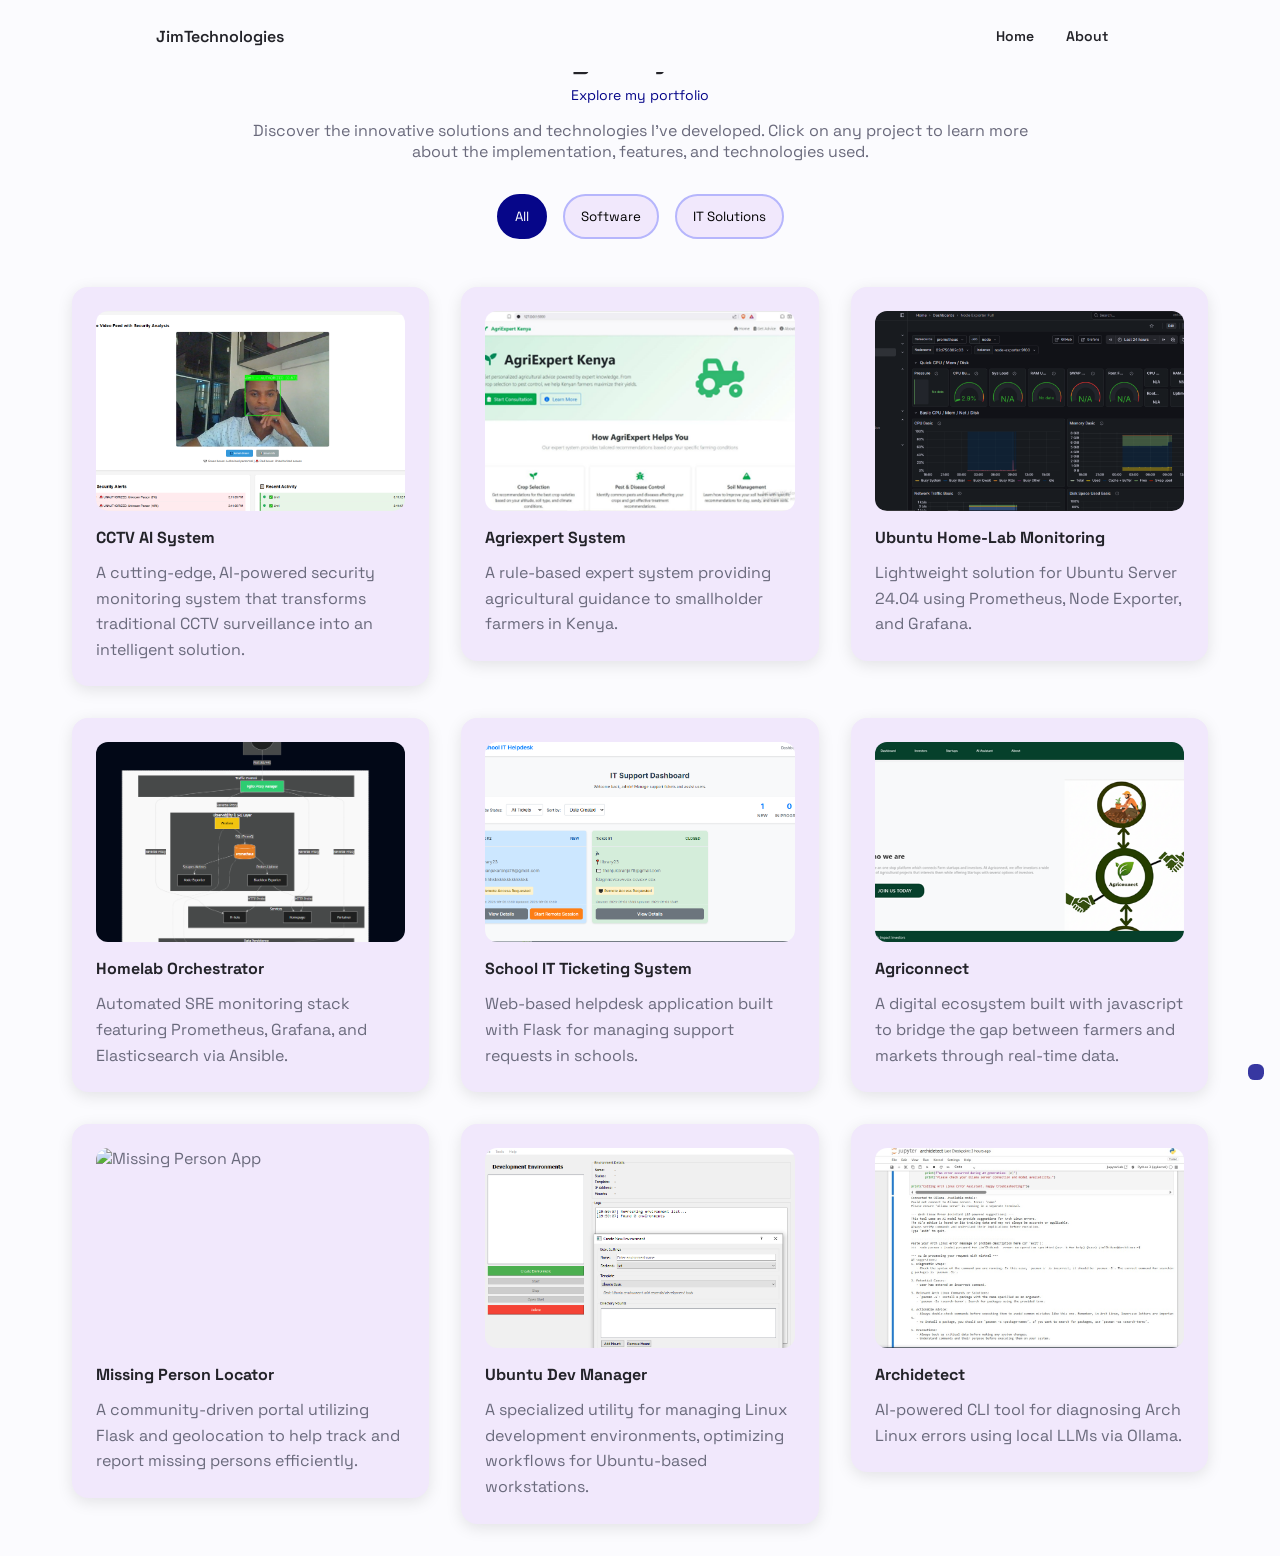
==== commit a31bee86: "navigation update" ====
--- a/Blog.html
+++ b/Blog.html
@@ -50,21 +50,125 @@
             }
         }
 
-        * { box-sizing: border-box; padding: 0; margin: 0; }
-        html { scroll-behavior: smooth; }
-        body { margin: var(--header-height) 0 0 0; font-family: var(--body-font); background-color: var(--body-color); color: var(--text-color); }
-        h1, h2, h3, h4 { color: var(--title-color); font-weight: var(--font-semi-bold); }
-        ul { list-style: none; }
-        a { text-decoration: none; }
-        img { max-width: 100%; height: auto; }
-
-        /* HEADER */
-        .header { width: 100%; position: fixed; top: 0; left: 0; z-index: var(--z-fixed); background-color: var(--body-color); border-bottom: 1px solid var(--first-color-lighter); }
-        .nav { max-width: 968px; height: calc(var(--header-height) + 1.5rem); display: flex; justify-content: space-between; align-items: center; margin: 0 auto; padding: 0 1rem; }
-        .nav_logo { color: var(--title-color); font-weight: var(--font-medium); font-size: var(--h2-font-size); }
-        .nav_list { display: flex; column-gap: 2rem; }
-        .nav_link { display: flex; flex-direction: column; align-items: center; font-size: var(--small-font-size); color: var(--title-color); }
-        .nav_link:hover { color: var(--first-color); }
+        /* Tablet responsiveness */
+        @media screen and (max-width: 768px) {
+            .main {
+                padding: 1rem;
+            }
+            .portfolio__container {
+                grid-template-columns: repeat(auto-fill, minmax(250px, 1fr));
+                gap: 1.5rem;
+            }
+            .modal-content {
+                margin: 5% auto;
+                padding: 1.5rem;
+                max-width: 95%;
+            }
+            .modal-images {
+                grid-template-columns: repeat(auto-fit, minmax(150px, 1fr));
+            }
+        }
+
+        /* Phone responsiveness */
+        @media screen and (max-width: 480px) {
+            :root {
+                --big-font-size: 1.5rem;
+                --h1-font-size: 1.25rem;
+                --h2-font-size: 1rem;
+                --h3-font-size: 0.875rem;
+                --normal-font-size: 0.875rem;
+                --small-font-size: 0.75rem;
+                --smaller-font-size: 0.688rem;
+            }
+            .main {
+                padding: 0.5rem;
+            }
+            .section__title {
+                margin-bottom: 0.25rem;
+            }
+            .section__subtitle {
+                margin-bottom: 0.5rem;
+            }
+            .section__description {
+                margin-bottom: 1rem;
+            }
+            #myBtnContainer {
+                margin-bottom: 2rem;
+                gap: 0.5rem;
+            }
+            .btn {
+                padding: 8px 12px;
+                font-size: var(--small-font-size);
+            }
+            .portfolio__container {
+                grid-template-columns: 1fr;
+                gap: 1rem;
+            }
+            .content {
+                padding: 1rem;
+            }
+            .content img {
+                height: 150px;
+            }
+            .modal-content {
+                margin: 2% auto;
+                padding: 1rem;
+                width: 95%;
+                max-width: none;
+            }
+            .modal-title {
+                font-size: var(--h2-font-size);
+            }
+            .modal-meta {
+                font-size: var(--smaller-font-size);
+            }
+            .modal-images {
+                grid-template-columns: repeat(auto-fit, minmax(120px, 1fr));
+                gap: 0.5rem;
+            }
+            .modal-content-text h3 {
+                font-size: var(--h3-font-size);
+            }
+            .modal-content-text p, .modal-content-text li {
+                font-size: var(--small-font-size);
+            }
+        }
+
+        /* Extra small screens */
+        @media screen and (max-width: 350px) {
+            .main {
+                padding: 0.25rem;
+            }
+            .portfolio__container {
+                grid-template-columns: 1fr;
+                gap: 0.5rem;
+            }
+            .content {
+                padding: 0.75rem;
+            }
+            .content img {
+                height: 120px;
+            }
+            .section__title {
+                font-size: var(--h2-font-size);
+                margin-bottom: 0.25rem;
+            }
+            .section__subtitle {
+                margin-bottom: 0.25rem;
+            }
+            .section__description {
+                margin-bottom: 0.5rem;
+            }
+            #myBtnContainer {
+                margin-bottom: 1rem;
+                gap: 0.25rem;
+            }
+            .btn {
+                padding: 6px 10px;
+                font-size: var(--smaller-font-size);
+            }
+        }
+
 
         /* PORTFOLIO LAYOUT */
         .main { max-width: 1200px; margin: 0 auto; padding: 2rem; }
@@ -82,8 +186,8 @@
             gap: 2rem;
         }
 
-        .column { display: none; } /* Script handles display */
-        .show { display: block; }
+        .column { display: block; } /* Script handles display */
+        .show { display: block !important; }
 
         .content {
             background-color: var(--container-color);
@@ -91,7 +195,7 @@
             border-radius: 1rem;
             box-shadow: 0 4px 16px rgba(0, 0, 0, 0.1);
             transition: 0.3s;
-            height: 100%;
+            height: auto;
             display: flex;
             flex-direction: column;
             cursor: pointer;
@@ -122,13 +226,19 @@
     </style>
 </head>
 <body>
-    <header class="header">
-        <nav class="nav">
+    <header class="header" id="header">
+        <nav class="nav container">
             <a href="index.html" class="nav_logo">JimTechnologies <i class="uil uil-circuit"></i></a>
-            <ul class="nav_list">
-                <li><a href="index.html" class="nav_link"><i class="uil uil-estate"></i> Home</a></li>
-                <li><a href="index.html#about" class="nav_link"><i class="uil uil-user-circle"></i> About</a></li>
-            </ul>
+            <div class="nav_menu" id="nav_menu">
+                <ul class="nav_list grid">
+                    <li class="nav_item"><a href="index.html" class="nav_link"><i class="uil uil-estate nav_icon"></i>Home</a></li>
+                    <li class="nav_item"><a href="index.html#about" class="nav_link"><i class="uil uil-user-circle nav_icon"></i>About</a></li>
+                </ul>
+                <i class="uil uil-multiply nav_close" id="nav_close"></i>
+            </div>
+            <div class="nav_btns">
+                <div class="nav_toggle" id="nav_toggle"><i class="uil uil-apps"></i></div>
+            </div>
         </nav>
     </header>
 
@@ -834,14 +944,16 @@
 
     
     <script>
-        filterSelection("all");
         function filterSelection(c) {
             var x, i;
             x = document.getElementsByClassName("column");
             if (c == "all") c = "";
             for (i = 0; i < x.length; i++) {
                 w3RemoveClass(x[i], "show");
-                if (x[i].className.indexOf(c) > -1) w3AddClass(x[i], "show");
+                // Check if the element contains the class we are filtering for
+                if (x[i].className.indexOf(c) > -1) {
+                    w3AddClass(x[i], "show");
+                }
             }
         }
 
@@ -868,103 +980,66 @@
             element.className = arr1.join(" ");
         }
 
-        // Add active class to the current button (highlight it)
+        // 2. Add 'active' class to the current button
         var btnContainer = document.getElementById("myBtnContainer");
-        var btns = btnContainer.getElementsByClassName("btn");
-        for (var i = 0; i < btns.length; i++) {
-            btns[i].addEventListener("click", function() {
-                var current = document.getElementsByClassName("active");
-                current[0].className = current[0].className.replace(" active", "");
-                this.className += " active";
-            });
-        }
-
-        function toggleMobileMenu(icon) {
-            icon.classList.toggle("active");
-        }
-
-        // Scroll header
-        function scrollHeader() {
-            const nav = document.getElementById('header');
-            if (this.scrollY >= 80) nav.classList.add('scroll-header'); else nav.classList.remove('scroll-header');
-        }
-        window.addEventListener('scroll', scrollHeader);
-
-        // Scroll up
-        function scrollUp() {
-            const scrollUp = document.getElementById('scroll-up');
-            if (this.scrollY >= 560) scrollUp.classList.add('show-scroll'); else scrollUp.classList.remove('show-scroll');
-        }
-        window.addEventListener('scroll', scrollUp);
-        
-        // Modal Functions
+        if (btnContainer) {
+            var btns = btnContainer.getElementsByClassName("btn");
+            for (var i = 0; i < btns.length; i++) {
+                btns[i].addEventListener("click", function() {
+                    var current = btnContainer.getElementsByClassName("active");
+                    if (current.length > 0) {
+                        current[0].className = current[0].className.replace(" active", "");
+                    }
+                    this.className += " active";
+                });
+            }
+        }
+
+        // 3. Modal Functionality
         function openModal(modalId) {
-            document.getElementById(modalId).style.display = "block";
-            document.body.style.overflow = "hidden"; // Prevent background scrolling
-        }
-        
+            const modal = document.getElementById(modalId);
+            if (modal) {
+                modal.style.display = "block";
+                document.body.style.overflow = "hidden"; // Prevent scrolling behind modal
+            }
+        }
+
         function closeModal(modalId) {
-            document.getElementById(modalId).style.display = "none";
-            document.body.style.overflow = "auto"; // Restore scrolling
-        }
-        
-        function viewFullImage(imageSrc) {
-            // Create full-screen image viewer
-            const imageViewer = document.createElement('div');
-            imageViewer.style.cssText = `
-                position: fixed;
-                top: 0;
-                left: 0;
-                width: 100%;
-                height: 100%;
-                background-color: rgba(0, 0, 0, 0.9);
-                z-index: 2000;
-                display: flex;
-                justify-content: center;
-                align-items: center;
-                cursor: pointer;
-            `;
-            
-            const fullImage = document.createElement('img');
-            fullImage.src = imageSrc;
-            fullImage.style.cssText = `
-                max-width: 90%;
-                max-height: 90%;
-                object-fit: contain;
-                border-radius: 10px;
-            `;
-            
-            imageViewer.appendChild(fullImage);
-            document.body.appendChild(imageViewer);
-            
-            // Close on click
-            imageViewer.onclick = function() {
-                document.body.removeChild(imageViewer);
-            };
-        }
-        
-        // Close modal when clicking outside of modal content
+            const modal = document.getElementById(modalId);
+            if (modal) {
+                modal.style.display = "none";
+                document.body.style.overflow = "auto";
+            }
+        }
+
+        // Close modal when clicking outside of it
         window.onclick = function(event) {
             if (event.target.classList.contains('modal')) {
                 event.target.style.display = "none";
                 document.body.style.overflow = "auto";
             }
         };
-        
-        // Close modal with Escape key
-        document.addEventListener('keydown', function(event) {
-            if (event.key === 'Escape') {
-                const modals = document.querySelectorAll('.modal');
-                modals.forEach(modal => {
-                    if (modal.style.display === 'block') {
-                        modal.style.display = 'none';
-                        document.body.style.overflow = 'auto';
-                    }
-                });
-            }
+
+        // Navigation toggle
+        const navToggle = document.getElementById('nav-toggle');
+        const navMenu = document.getElementById('nav-menu');
+        if (navToggle && navMenu) {
+            navToggle.addEventListener('click', () => {
+                navMenu.classList.toggle('show-menu');
+            });
+        }
+
+        // Close menu on link click
+        const navLinks = document.querySelectorAll('.nav_link');
+        navLinks.forEach(link => {
+            link.addEventListener('click', () => {
+                navMenu.classList.remove('show-menu');
+            });
         });
+
+        filterSelection("all");
     </script>
-
-    <script type="text/javascript" src="main.js"></script>
+    <script src="main.js"></script>
+
 </body>
 </html>
--- a/style.css
+++ b/style.css
@@ -601,7 +601,37 @@
 }
 
 /*==================== SERVICES ====================*/
-
+.services__container{
+  gap: 1.5rem;
+}
+.services__content{
+  background-color: var(--container-color);
+  padding: 2rem 1.5rem;
+  border-radius: .5rem;
+  box-shadow: 0 2px 16px rgba(0, 0, 0, 0.1);
+  transition: transform 0.3s ease;
+}
+.services__content:hover{
+  transform: translateY(-5px);
+}
+.services__header{
+  display: flex;
+  align-items: center;
+  margin-bottom: var(--mb-1);
+}
+.services__icon{
+  font-size: 2rem;
+  color: var(--first-color);
+  margin-right: var(--mb-0-75);
+}
+.services__title{
+  font-size: var(--h3-font-size);
+  font-weight: var(--font-medium);
+}
+.services__description{
+  color: var(--text-color);
+  line-height: 1.6;
+}
 
 /* Active Modal */
 
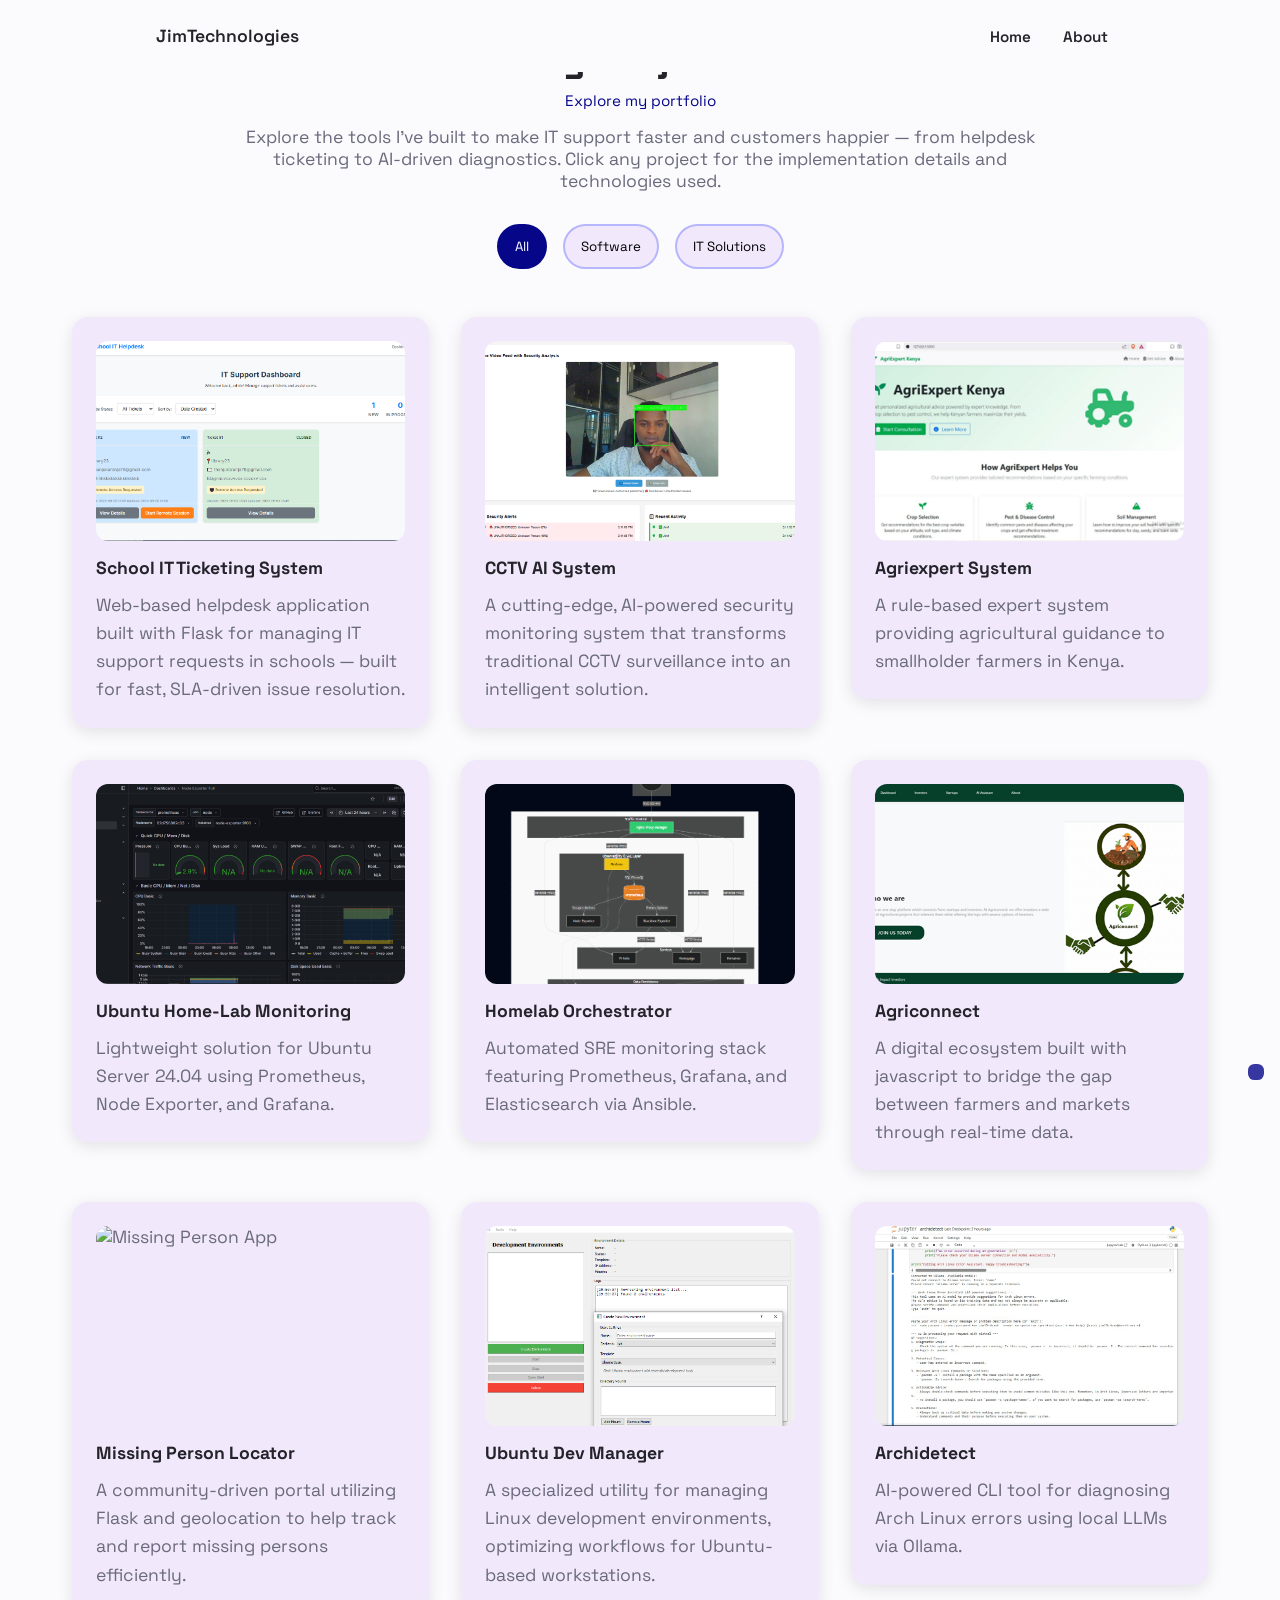
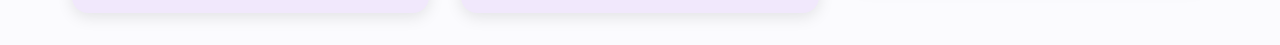
==== commit a4e4dcdb: "Update portfolio files" ====
--- a/Blog.html
+++ b/Blog.html
@@ -27,26 +27,26 @@
             --z-tooltip: 10;
             --z-fixed: 100;
             --z-modal: 1000;
-            --big-font-size: 2rem;
-            --h1-font-size: 1.5rem;
-            --h2-font-size: 1.25rem;
-            --h3-font-size: 1.125rem;
-            --normal-font-size: .938rem;
-            --small-font-size: .813rem;
-            --smaller-font-size: .75rem;
+            --big-font-size: 2.25rem;
+            --h1-font-size: 1.65rem;
+            --h2-font-size: 1.4rem;
+            --h3-font-size: 1.25rem;
+            --normal-font-size: 1.05rem;
+            --small-font-size: .9rem;
+            --smaller-font-size: .83rem;
             --font-medium: 600;
             --font-semi-bold: 750;
         }
 
         @media screen and (min-width: 968px) {
             :root {
-                --big-font-size: 3rem;
-                --h1-font-size: 2.25rem;
-                --h2-font-size: 1.5rem;
-                --h3-font-size: 1.25rem;
-                --normal-font-size: 1rem;
-                --small-font-size: .875rem;
-                --smaller-font-size: .813rem;
+                --big-font-size: 3.25rem;
+                --h1-font-size: 2.5rem;
+                --h2-font-size: 1.65rem;
+                --h3-font-size: 1.4rem;
+                --normal-font-size: 1.1rem;
+                --small-font-size: .95rem;
+                --smaller-font-size: .875rem;
             }
         }
 
@@ -246,7 +246,7 @@
         <section class="portfolio">
             <h2 class="section__title">My Projects</h2>
             <span class="section__subtitle">Explore my portfolio</span>
-            <p class="section__description">Discover the innovative solutions and technologies I've developed. Click on any project to learn more about the implementation, features, and technologies used.</p>
+            <p class="section__description">Explore the tools I've built to make IT support faster and customers happier — from helpdesk ticketing to AI-driven diagnostics. Click any project for the implementation details and technologies used.</p>
 
             <div id="myBtnContainer">
                 <button class="btn active" onclick="filterSelection('all')">All</button>
@@ -256,8 +256,16 @@
 
             <div class="portfolio__container">
                 <div class="column softwares">
+                    <div class="content" onclick="openModal('modal8')">
+                        <img src="images/Ticketing system.PNG" alt="Ticketing">
+                        <h4>School IT Ticketing System</h4>
+                        <p>Web-based helpdesk application built with Flask for managing IT support requests in schools — built for fast, SLA-driven issue resolution.</p>
+                    </div>
+                </div>
+
+                <div class="column softwares">
                     <div class="content" onclick="openModal('modal4')">
-                        <img src="cctv-a-s.PNG" alt="CCTV AI">
+                        <img src="images/cctv-a-s.PNG" alt="CCTV AI">
                         <h4>CCTV AI System</h4>
                         <p>A cutting-edge, AI-powered security monitoring system that transforms traditional CCTV surveillance into an intelligent solution.</p>
                     </div>
@@ -265,7 +273,7 @@
 
                 <div class="column softwares">
                     <div class="content" onclick="openModal('modal3')">
-                        <img src="agriexpert1.png" alt="Agriexpert">
+                        <img src="images/agriexpert1.png" alt="Agriexpert">
                         <h4>Agriexpert System</h4>
                         <p>A rule-based expert system providing agricultural guidance to smallholder farmers in Kenya.</p>
                     </div>
@@ -273,7 +281,7 @@
 
                 <div class="column it-solutions">
                     <div class="content" onclick="openModal('modal6')">
-                        <img src="sre-stackimage.PNG" alt="Monitoring">
+                        <img src="images/sre-stackimage.PNG" alt="Monitoring">
                         <h4>Ubuntu Home-Lab Monitoring</h4>
                         <p>Lightweight solution for Ubuntu Server 24.04 using Prometheus, Node Exporter, and Grafana.</p>
                     </div>
@@ -281,23 +289,15 @@
 
                 <div class="column it-solutions">
                     <div class="content" onclick="openModal('modal5')">
-                        <img src="sre flowchart.PNG" alt="Orchestrator">
+                        <img src="images/sre flowchart.PNG" alt="Orchestrator">
                         <h4>Homelab Orchestrator</h4>
                         <p>Automated SRE monitoring stack featuring Prometheus, Grafana, and Elasticsearch via Ansible.</p>
                     </div>
                 </div>
 
                 <div class="column softwares">
-                    <div class="content" onclick="openModal('modal8')">
-                        <img src="Ticketing system.PNG" alt="Ticketing">
-                        <h4>School IT Ticketing System</h4>
-                        <p>Web-based helpdesk application built with Flask for managing support requests in schools.</p>
-                    </div>
-                </div>
-
-                <div class="column softwares">
     <div class="content" onclick="openModal('modal7')">
-        <img src="Agriconnect.png" alt="Agriconnect.png">
+        <img src="images/Agriconnect.png" alt="Agriconnect.png">
         <h4>Agriconnect</h4>
         <p>A digital ecosystem built with javascript to bridge the gap between farmers and markets through real-time data.</p>
     </div>
@@ -305,7 +305,7 @@
 
 <div class="column softwares">
     <div class="content" onclick="openModal('modal10')">
-        <img src="missing_person.png" alt="Missing Person App">
+        <img src="images/missing_person.png" alt="Missing Person App">
         <h4>Missing Person Locator</h4>
         <p>A community-driven portal utilizing Flask and geolocation to help track and report missing persons efficiently.</p>
     </div>
@@ -313,7 +313,7 @@
 
 <div class="column softwares">
     <div class="content" onclick="openModal('modal9')">
-        <img src="ubuntudev1.PNG" alt="Ubuntu Dev Manager">
+        <img src="images/ubuntudev1.PNG" alt="Ubuntu Dev Manager">
         <h4>Ubuntu Dev Manager</h4>
         <p>A specialized utility for managing Linux development environments, optimizing workflows for Ubuntu-based workstations.</p>
     </div>
@@ -321,7 +321,7 @@
 
                 <div class="column it-solutions">
                     <div class="content" onclick="openModal('modal11')">
-                        <img src="archidetect.jpg" alt="Archidetect">
+                        <img src="images/archidetect.jpg" alt="Archidetect">
                         <h4>Archidetect</h4>
                         <p>AI-powered CLI tool for diagnosing Arch Linux errors using local LLMs via Ollama.</p>
                     </div>
@@ -339,13 +339,13 @@
     <div id="modal4" class="modal">
         <div class="modal-content">
             <span class="modal-close" onclick="closeModal('modal4')">&times;</span>
-            <h2 class="modal-title">CCTV AI System</h2>
+            <h2 class="modal-title"><a href="https://github.com/Jim-Karanja/cctv-analysis-system" target="_blank" style="color: inherit; text-decoration: none; cursor: pointer;" onmouseover="this.style.textDecoration='underline'" onmouseout="this.style.textDecoration='none'">CCTV AI System</a></h2>
             <div class="modal-meta">2024 • Software Development • Python, Computer Vision, AI</div>
             
             <div class="modal-images">
-                <img src="cctv-a-s.PNG" alt="CCTV AI System Interface" class="modal-image" onclick="viewFullImage('cctv-a-s.PNG')">
-                <img src="cctv2.PNG" alt="Face Detection Feature" class="modal-image" onclick="viewFullImage('cctv2.PNG')">
-                <img src="cctv3.jpg" alt="Mobile Alert System" class="modal-image" onclick="viewFullImage('cctv3.jpg')">
+                <img src="images/cctv-a-s.PNG" alt="CCTV AI System Interface" class="modal-image" onclick="viewFullImage('images/cctv-a-s.PNG')">
+                <img src="images/cctv2.PNG" alt="Face Detection Feature" class="modal-image" onclick="viewFullImage('images/cctv2.PNG')">
+                <img src="images/cctv3.jpg" alt="Mobile Alert System" class="modal-image" onclick="viewFullImage('images/cctv3.jpg')">
 
             </div>
 
@@ -398,13 +398,13 @@
     <div id="modal3" class="modal">
         <div class="modal-content">
             <span class="modal-close" onclick="closeModal('modal3')">&times;</span>
-            <h2 class="modal-title">Agriexpert System</h2>
+            <h2 class="modal-title"><a href="https://github.com/Jim-Karanja/agriexpert-kenya" target="_blank" style="color: inherit; text-decoration: none; cursor: pointer;" onmouseover="this.style.textDecoration='underline'" onmouseout="this.style.textDecoration='none'">Agriexpert System</a></h2>
             <div class="modal-meta">2023 • Software Development • Expert System, Agricultural Technology</div>
 
             <div class="modal-images">
-                <img src="agriexpert1.png" alt="Expert System Interface" class="modal-image" onclick="viewFullImage('agriexpert1.png')">
-                <img src="agriexpert 2.png" alt="Expert System Features" class="modal-image" onclick="viewFullImage('agriexpert 2.png')">
-                <img src="agriexpert3.png" alt="Expert System Dashboard" class="modal-image" onclick="viewFullImage('agriexpert3.png')">
+                <img src="images/agriexpert1.png" alt="Expert System Interface" class="modal-image" onclick="viewFullImage('images/agriexpert1.png')">
+                <img src="images/agriexpert 2.png" alt="Expert System Features" class="modal-image" onclick="viewFullImage('images/agriexpert 2.png')">
+                <img src="images/agriexpert3.png" alt="Expert System Dashboard" class="modal-image" onclick="viewFullImage('images/agriexpert3.png')">
             </div>
 
             <div class="modal-content-text">
@@ -435,11 +435,11 @@
     <div id="modal5" class="modal">
         <div class="modal-content">
             <span class="modal-close" onclick="closeModal('modal5')">&times;</span>
-            <h2 class="modal-title">Homelab Orchestrator</h2>
+            <h2 class="modal-title"><a href="https://github.com/Jim-Karanja/homelab-orchestrator" target="_blank" style="color: inherit; text-decoration: none; cursor: pointer;" onmouseover="this.style.textDecoration='underline'" onmouseout="this.style.textDecoration='none'">Homelab Orchestrator</a></h2>
             <div class="modal-meta">2024 • IT Infrastructure • Ansible, Docker, Prometheus, Grafana, Elasticsearch</div>
 
             <div class="modal-images">
-                <img src="sre-stackimage.PNG" alt="Homelab Infrastructure" class="modal-image" onclick="viewFullImage('sre-stackimage.PNG')">
+                <img src="images/sre-stackimage.PNG" alt="Homelab Infrastructure" class="modal-image" onclick="viewFullImage('images/sre-stackimage.PNG')">
             </div>
 
             <div class="modal-content-text">
@@ -505,7 +505,7 @@
     <div id="modal6" class="modal">
         <div class="modal-content">
             <span class="modal-close" onclick="closeModal('modal6')">&times;</span>
-            <h2 class="modal-title">Ubuntu Home-Lab Monitoring Stack</h2>
+            <h2 class="modal-title"><a href="https://github.com/Jim-Karanja/Ubuntu-Home-Lab-Monitoring-Stack" target="_blank" style="color: inherit; text-decoration: none; cursor: pointer;" onmouseover="this.style.textDecoration='underline'" onmouseout="this.style.textDecoration='none'">Ubuntu Home-Lab Monitoring Stack</a></h2>
             <div class="modal-meta">2024 • IT Infrastructure • Docker, Prometheus, Grafana, Python</div>
 
             <div class="modal-images">
@@ -575,16 +575,16 @@
     <div id="modal7" class="modal">
         <div class="modal-content">
             <span class="modal-close" onclick="closeModal('modal7')">&times;</span>
-            <h2 class="modal-title">Agriconnect</h2>
+            <h2 class="modal-title"><a href="https://github.com/Jim-Karanja/Agriconnect" target="_blank" style="color: inherit; text-decoration: none; cursor: pointer;" onmouseover="this.style.textDecoration='underline'" onmouseout="this.style.textDecoration='none'">Agriconnect</a></h2>
             <div class="modal-meta">2025 • Software Development • JavaScript, Web Application</div>
 
             <div class="modal-images">
-                <img src="Agriconnect2.png" alt="Agriconnect Interface" class="modal-image" onclick="viewFullImage('Agriconnect2.png')">
-                <img src="Agricoonect3.png" alt="Agriconnect Features" class="modal-image" onclick="viewFullImage('Agricoonect3.png')">
-                <img src="Agriconnect5.png" alt="Agriconnect Features" class="modal-image" onclick="viewFullImage('Agriconnect5.png')">
-                <img src="Agriconnect6.png" alt="Agriconnect Features" class="modal-image" onclick="viewFullImage('Agriconnect6.png')">
-                <img src="Agriconnect9.png" alt="Agriconnect Features" class="modal-image" onclick="viewFullImage('Agriconnect9.png')">
-                <img src="Agriconnect8.png" alt="Agriconnect AI" class="modal-image" onclick="viewFullImage('Agriconnect8.png')">
+                <img src="images/Agriconnect2.png" alt="Agriconnect Interface" class="modal-image" onclick="viewFullImage('images/Agriconnect2.png')">
+                <img src="images/Agricoonect3.png" alt="Agriconnect Features" class="modal-image" onclick="viewFullImage('images/Agricoonect3.png')">
+                <img src="images/Agriconnect5.png" alt="Agriconnect Features" class="modal-image" onclick="viewFullImage('images/Agriconnect5.png')">
+                <img src="images/Agriconnect6.png" alt="Agriconnect Features" class="modal-image" onclick="viewFullImage('images/Agriconnect6.png')">
+                <img src="images/Agriconnect9.png" alt="Agriconnect Features" class="modal-image" onclick="viewFullImage('images/Agriconnect9.png')">
+                <img src="images/Agriconnect8.png" alt="Agriconnect AI" class="modal-image" onclick="viewFullImage('images/Agriconnect8.png')">
             </div>
 
             <div class="modal-content-text">
@@ -636,11 +636,11 @@
     <div id="modal8" class="modal">
         <div class="modal-content">
             <span class="modal-close" onclick="closeModal('modal8')">&times;</span>
-            <h2 class="modal-title">School IT Ticketing System</h2>
+            <h2 class="modal-title"><a href="https://github.com/Jim-Karanja/school-it-ticketing" target="_blank" style="color: inherit; text-decoration: none; cursor: pointer;" onmouseover="this.style.textDecoration='underline'" onmouseout="this.style.textDecoration='none'">School IT Ticketing System</a></h2>
             <div class="modal-meta">2025 • Software Development • Python, Flask, Web Application</div>
 
             <div class="modal-images">
-                <img src="Ticketing system.PNG" alt="Ticketing System Interface" class="modal-image" onclick="viewFullImage('Ticketing system.PNG')">
+                <img src="images/Ticketing system.PNG" alt="Ticketing System Interface" class="modal-image" onclick="viewFullImage('images/Ticketing system.PNG')">
             
             </div>
 
@@ -705,13 +705,13 @@
     <div id="modal9" class="modal">
         <div class="modal-content">
             <span class="modal-close" onclick="closeModal('modal9')">&times;</span>
-            <h2 class="modal-title">Ubuntu Dev Manager</h2>
+            <h2 class="modal-title"><a href="https://github.com/Jim-Karanja/ubuntu-dev-manager" target="_blank" style="color: inherit; text-decoration: none; cursor: pointer;" onmouseover="this.style.textDecoration='underline'" onmouseout="this.style.textDecoration='none'">Ubuntu Dev Manager</a></h2>
             <div class="modal-meta">2025 • IT Infrastructure • Python, Qt, Multipass, LXD</div>
 
             <div class="modal-images">
-                <img src="ubuntudev1.PNG" alt="Dev Manager Interface" class="modal-image" onclick="viewFullImage('ubuntudev1.PNG')">
-                <img src="ubuntu dev2.PNG" alt="Environment Templates" class="modal-image" onclick="viewFullImage('ubuntu dev2.PNG')">
-                <img src="ubuntudev2.PNG" alt="Resource Management" class="modal-image" onclick="viewFullImage('ubuntudev2.PNG')">
+                <img src="images/ubuntudev1.PNG" alt="Dev Manager Interface" class="modal-image" onclick="viewFullImage('images/ubuntudev1.PNG')">
+                <img src="images/ubuntu dev2.PNG" alt="Environment Templates" class="modal-image" onclick="viewFullImage('images/ubuntu dev2.PNG')">
+                <img src="images/ubuntudev2.PNG" alt="Resource Management" class="modal-image" onclick="viewFullImage('images/ubuntudev2.PNG')">
             </div>
 
             <div class="modal-content-text">
@@ -789,12 +789,12 @@
     <div id="modal10" class="modal">
         <div class="modal-content">
             <span class="modal-close" onclick="closeModal('modal10')">&times;</span>
-            <h2 class="modal-title">Missing Persons App</h2>
+            <h2 class="modal-title"><a href="https://github.com/Jim-Karanja/missing-personapp" target="_blank" style="color: inherit; text-decoration: none; cursor: pointer;" onmouseover="this.style.textDecoration='underline'" onmouseout="this.style.textDecoration='none'">Missing Persons App</a></h2>
             <div class="modal-meta">2025 • Software Development • JavaScript, React, Node.js, PostgreSQL</div>
 
             <div class="modal-images">
-                <img src="img/placeholder10.jpg" alt="Missing Persons Interface" class="modal-image" onclick="viewFullImage('img/placeholder10.jpg')">
-                <img src="img/placeholder11.jpg" alt="Mobile Application" class="modal-image" onclick="viewFullImage('img/placeholder11.jpg')">
+                <img src="images/placeholder10.jpg" alt="Missing Persons Interface" class="modal-image" onclick="viewFullImage('images/placeholder10.jpg')">
+                <img src="images/placeholder11.jpg" alt="Mobile Application" class="modal-image" onclick="viewFullImage('images/placeholder11.jpg')">
             </div>
 
             <div class="modal-content-text">
@@ -870,12 +870,12 @@
     <div id="modal11" class="modal">
         <div class="modal-content">
             <span class="modal-close" onclick="closeModal('modal11')">&times;</span>
-            <h2 class="modal-title">Archidetect</h2>
+            <h2 class="modal-title"><a href="https://github.com/Jim-Karanja/archidetect" target="_blank" style="color: inherit; text-decoration: none; cursor: pointer;" onmouseover="this.style.textDecoration='underline'" onmouseout="this.style.textDecoration='none'">Archidetect</a></h2>
             <div class="modal-meta">2025 • Software Development • Python, Ollama, AI</div>
 
             <div class="modal-images">
-                <img src="archidetect.jpg" alt="Archidetect CLI Interface" class="modal-image" onclick="viewFullImage('archidetect.jpg')">
-                <img src="archdetect2.jpg" alt="Error Diagnosis Output" class="modal-image" onclick="viewFullImage('archdetect2.jpg')">
+                <img src="images/archidetect.jpg" alt="Archidetect CLI Interface" class="modal-image" onclick="viewFullImage('images/archidetect.jpg')">
+                <img src="images/archdetect2.jpg" alt="Error Diagnosis Output" class="modal-image" onclick="viewFullImage('images/archdetect2.jpg')">
             </div>
 
             <div class="modal-content-text">
@@ -1010,6 +1010,19 @@
                 modal.style.display = "none";
                 document.body.style.overflow = "auto";
             }
+            
+            // Check URL parameter to determine redirect
+            const urlParams = new URLSearchParams(window.location.search);
+            const fromParam = urlParams.get('from');
+            
+            if (fromParam === 'services') {
+                // Came from index.html services section, go back there
+                window.location.href = "index.html#services";
+            } else {
+                // Came from elsewhere (e.g., Projects), stay on Blog.html
+                // Clear the hash and params
+                window.history.replaceState({}, document.title, window.location.pathname);
+            }
         }
 
         // Close modal when clicking outside of it
@@ -1038,6 +1051,17 @@
         });
 
         filterSelection("all");
+
+        // Check for hash in URL and open corresponding modal
+        window.addEventListener('DOMContentLoaded', function() {
+            const hash = window.location.hash;
+            if (hash && hash.startsWith('#modal')) {
+                const modalId = hash.substring(1);
+                setTimeout(() => {
+                    openModal(modalId);
+                }, 100);
+            }
+        });
     </script>
     <script src="main.js"></script>
 
--- a/style.css
+++ b/style.css
@@ -29,13 +29,13 @@
     --body-font: 'Space Grotesk', sans-serif;
 
     /* .5rem = 8px, 1rem = 16px, 1.5rem = 24px ... */
-    --big-font-size: 2rem;
-    --h1-font-size: 1.5rem;
-    --h2-font-size: 1.25rem;
-    --h3-font-size: 1.125rem;
-    --normal-font-size: .938rem;
-    --small-font-size: .813rem;
-    --smaller-font-size: .75rem;
+    --big-font-size: 2.25rem;
+    --h1-font-size: 1.65rem;
+    --h2-font-size: 1.4rem;
+    --h3-font-size: 1.25rem;
+    --normal-font-size: 1.05rem;
+    --small-font-size: .9rem;
+    --smaller-font-size: .83rem;
 
     /*========== Font weight ==========*/
     --font-medium: 600;
@@ -61,13 +61,13 @@
 /* Font size for large devices */
 @media screen and (min-width: 968px) {
     :root {
-        --big-font-size: 3rem;
-        --h1-font-size: 2.25rem;
-        --h2-font-size: 1.5rem;
-        --h3-font-size: 1.25rem;
-        --normal-font-size: 1rem;
-        --small-font-size: .875rem;
-        --smaller-font-size: .813rem;
+        --big-font-size: 3.25rem;
+        --h1-font-size: 2.5rem;
+        --h2-font-size: 1.65rem;
+        --h3-font-size: 1.4rem;
+        --normal-font-size: 1.1rem;
+        --small-font-size: .95rem;
+        --smaller-font-size: .875rem;
     }
 }
 
@@ -563,17 +563,17 @@
   column-gap: 1.5rem;
 }
 .qualification__title{
-  font-size: var(--normal-font-size);
+  font-size: var(--h3-font-size);
   font-weight: var(--font-medium);
 
 }
 .qualification__subtitle{
   display: inline-block;
-  font-size: var(--small-font-size);
+  font-size: var(--normal-font-size);
   margin-bottom: var(--mb-1);
 }
 .qualification__calender{
-  font-size: var(--small-font-size);
+  font-size: var(--normal-font-size);
   color: var(--text-color-light);
 }
 .qualification__rounder{
